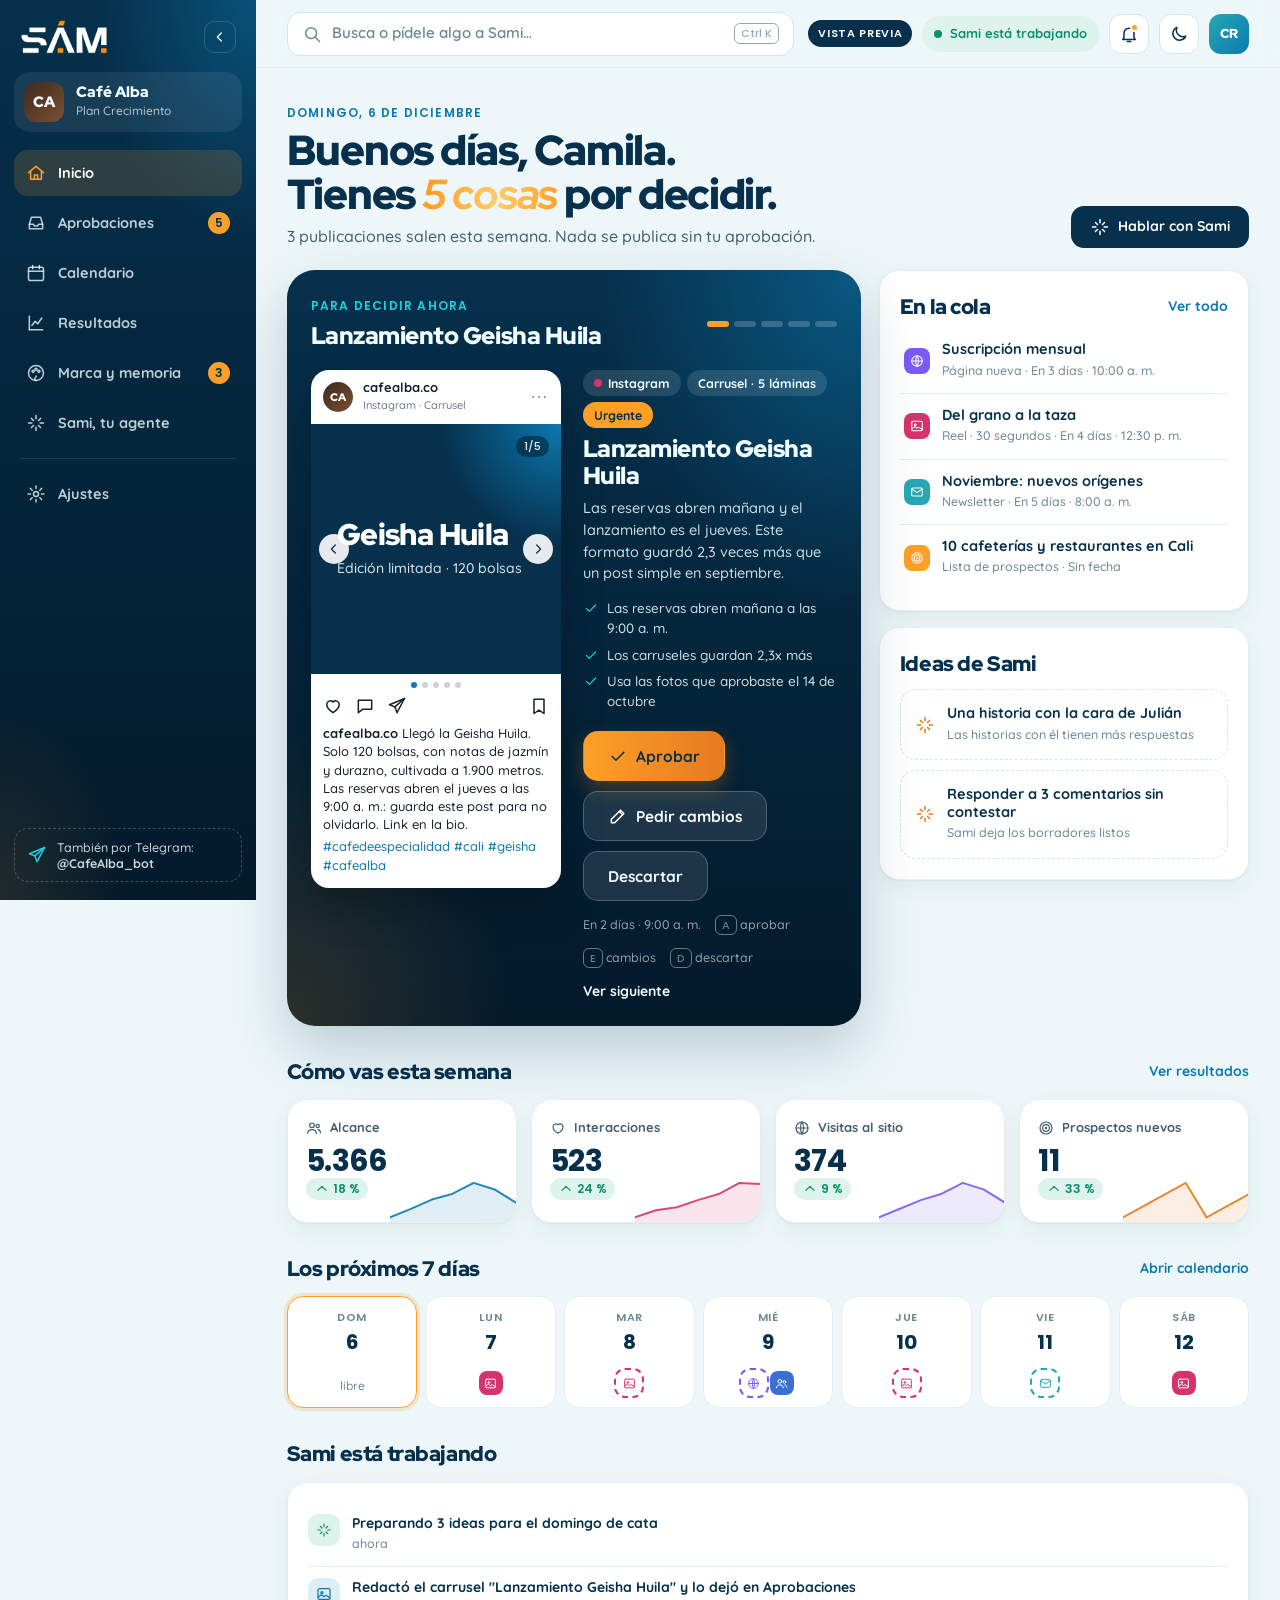
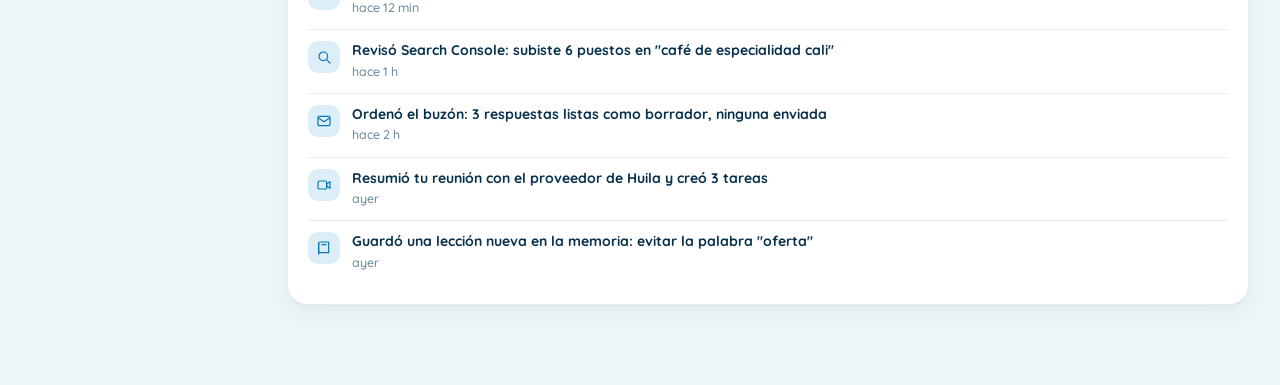
==== dashboard/index.html @ e193c09d "Vista previa del dashboard de clientes y botón en la pestaña Plataforma Co-Authored-By: Claude Sonne" ====
<!doctype html>
<html lang="es">
<head>
<meta charset="utf-8">
<meta name="viewport" content="width=device-width, initial-scale=1">
<meta name="robots" content="noindex, nofollow">
<meta name="theme-color" content="#06304C">
<title>Panel SAM</title>
<link rel="icon" type="image/png" href="../assets/favicon.png">
<link rel="preconnect" href="https://fonts.googleapis.com">
<link rel="preconnect" href="https://fonts.gstatic.com" crossorigin>
<link rel="stylesheet" href="https://fonts.googleapis.com/css2?family=Poppins:wght@500;600;700&family=Quicksand:wght@400..700&family=Red+Hat+Display:ital,wght@0,400..900;1,400..900&display=swap">
<link rel="stylesheet" href="dash.css?v=5">
</head>
<body>
<a class="skip" href="#main">Saltar al contenido</a>
<div class="shell" id="shell">
  <aside class="side" id="side" aria-label="Menú"></aside>
  <div class="main-wrap">
    <header class="top" id="top"></header>
    <main id="main" tabindex="-1"></main>
  </div>
</div>
<nav class="tabbar" id="tabbar" aria-label="Navegación móvil"></nav>
<button class="fab" data-act="agent" aria-label="Hablar con Sami"><svg class="ico lg" viewBox="0 0 24 24" aria-hidden="true"><path d="M12 3v4M12 17v4M3 12h4M17 12h4"/><path d="m6.5 6.5 2.5 2.5M15 15l2.5 2.5M17.5 6.5 15 9M9 15l-2.5 2.5"/></svg></button>
<div id="layer"></div>
<div class="toasts" id="toasts" aria-live="polite"></div>
<script src="data.js?v=1"></script>
<script src="app.js?v=4"></script>
</body>
</html>
---- dashboard/dash.css ----
/* Panel SAM · vista previa del dashboard de clientes. Marca SAM Digital:
   azul marino #06304C · naranja #FEA027 · turquesa #25A8B3 · hielo #F1FEFF.
   Tipografías: Red Hat Display (títulos) · Quicksand (texto) · Poppins (números). */
:root {
  color-scheme: light;
  --navy-950: #031A2B; --navy-900: #06304C; --navy-800: #0A4467; --blue: #0B79B0; --cyan: #25A8B3; --aqua: #19D3E0; --orange: #FEA027; --orange-2: #E67A1F; --ice: #F1FEFF;
  --bg: #EDF7F9; --surface: #FFFFFF; --surface-2: #F4FAFB; --ink: #06304C; --ink-2: #425F72; --ink-3: #6A8798; --line: #D3E6EB; --line-2: #E3EFF2;
  --ok: #0B8F6C; --ok-bg: #DDF3EB; --warn: #9A6400; --warn-bg: #FCF0CC; --bad: #C7372F; --bad-bg: #FBE3E1; --info: #0B79B0; --info-bg: #DCEEF8;
  --shadow-1: 0 1px 2px rgba(6, 48, 76, 0.05), 0 8px 24px rgba(6, 48, 76, 0.06);
  --shadow-2: 0 24px 60px rgba(6, 48, 76, 0.22);
  --f-display: "Red Hat Display", system-ui, -apple-system, "Segoe UI", sans-serif;
  --f-body: "Quicksand", system-ui, -apple-system, "Segoe UI", sans-serif;
  --f-num: "Poppins", system-ui, sans-serif;
  --side-w: 256px; --top-h: 68px; --r: 20px;
}
:root[data-theme="dark"] {
  color-scheme: dark;
  --bg: #031A2B; --surface: #072D48; --surface-2: #0A3858; --ink: #F1FEFF; --ink-2: #B3CFDA; --ink-3: #84A7B8; --line: #14516F; --line-2: #0F4260;
  --ok: #3CC4A0; --ok-bg: #0C3B3A; --warn: #E2A93B; --warn-bg: #4A3A12; --bad: #FF8077; --bad-bg: #4A2128; --info: #5CBDF0; --info-bg: #0B3E63;
  --shadow-1: 0 1px 2px rgba(0, 0, 0, 0.4), 0 8px 24px rgba(0, 0, 0, 0.3);
}
*, *::before, *::after { box-sizing: border-box; }
[hidden] { display: none !important; }
html { scroll-padding-top: calc(var(--top-h) + 12px); }
body { margin: 0; background: var(--bg); color: var(--ink); font-family: var(--f-body); font-weight: 500; font-size: 15px; line-height: 1.5; -webkit-font-smoothing: antialiased; }
button, input, textarea, select { font: inherit; color: inherit; }
button { cursor: pointer; }
a { color: inherit; }
h1, h2, h3, h4, p { margin: 0; }
:focus-visible { outline: 3px solid var(--orange); outline-offset: 2px; border-radius: 8px; }
.skip { position: fixed; left: 12px; top: -60px; z-index: 300; background: var(--orange); color: var(--navy-900); padding: 10px 16px; border-radius: 10px; font-weight: 700; }
.skip:focus { top: 12px; }
.ico { width: 20px; height: 20px; flex: none; fill: none; stroke: currentColor; stroke-width: 1.8; stroke-linecap: round; stroke-linejoin: round; }
.ico.sm { width: 16px; height: 16px; } .ico.lg { width: 24px; height: 24px; }
.sr { position: absolute; width: 1px; height: 1px; overflow: hidden; clip: rect(0 0 0 0); white-space: nowrap; }
kbd { font-family: var(--f-num); font-size: 11px; font-weight: 500; padding: 1px 6px; border-radius: 6px; border: 1px solid currentColor; opacity: 0.7; }

/* ---------- Estructura ---------- */
.shell { display: grid; grid-template-columns: var(--side-w) minmax(0, 1fr); min-height: 100vh; transition: grid-template-columns 0.25s ease; }
.shell.collapsed { --side-w: 84px; }
.side {
  position: sticky; top: 0; height: 100vh; z-index: 40; display: flex; flex-direction: column; gap: 14px; padding: 18px 14px; color: #F1FEFF; overflow: hidden auto;
  background: radial-gradient(90% 40% at 100% 0%, rgba(11, 121, 176, 0.45), transparent 70%), radial-gradient(70% 30% at 0% 100%, rgba(254, 160, 39, 0.12), transparent 70%), linear-gradient(180deg, #06304C 0%, #031A2B 100%);
}
.side-top { display: flex; align-items: center; justify-content: space-between; gap: 8px; padding: 2px 6px 4px; }
.side-top img { height: 34px; width: auto; display: block; }
.collapse { width: 32px; height: 32px; border-radius: 10px; border: 1px solid rgba(255, 255, 255, 0.16); background: transparent; color: #F1FEFF; display: grid; place-items: center; }
.collapse:hover { background: rgba(255, 255, 255, 0.08); }
.shell.collapsed .collapse .ico { transform: rotate(180deg); }
.client { display: flex; align-items: center; gap: 12px; padding: 10px; border-radius: 16px; background: rgba(255, 255, 255, 0.07); }
.avatar { width: 40px; height: 40px; border-radius: 12px; flex: none; display: grid; place-items: center; font-family: var(--f-display); font-weight: 900; font-size: 15px; color: #FFF; background: linear-gradient(135deg, #3B2A20, #7A5033); }
.client b { display: block; font-family: var(--f-display); font-weight: 900; font-size: 15px; line-height: 1.15; }
.client small { display: block; font-size: 12px; opacity: 0.72; }
.nav-list { display: flex; flex-direction: column; gap: 4px; margin-top: 4px; }
.nav { position: relative; display: flex; align-items: center; gap: 12px; height: 46px; padding: 0 12px; border-radius: 14px; text-decoration: none; color: rgba(241, 254, 255, 0.78); font-weight: 700; font-size: 14.5px; transition: background 0.15s, color 0.15s; }
.nav:hover { background: rgba(255, 255, 255, 0.07); color: #FFF; }
.nav.on { background: rgba(254, 160, 39, 0.16); color: #FFF; }
.nav.on .ico { color: var(--orange); }
.nav .bd { margin-left: auto; min-width: 22px; height: 22px; padding: 0 7px; border-radius: 999px; background: var(--orange); color: var(--navy-900); font-family: var(--f-num); font-size: 12px; font-weight: 600; display: grid; place-items: center; }
.nav-sep { height: 1px; background: rgba(255, 255, 255, 0.1); margin: 8px 6px; }
.side-foot { margin-top: auto; display: flex; flex-direction: column; gap: 10px; }
.tg-card { display: flex; gap: 10px; align-items: center; padding: 10px 12px; border-radius: 14px; border: 1px dashed rgba(255, 255, 255, 0.22); font-size: 12.5px; line-height: 1.3; color: rgba(241, 254, 255, 0.82); }
.tg-card .ico { color: var(--aqua); }
.shell.collapsed .lb, .shell.collapsed .client > div, .shell.collapsed .tg-card span, .shell.collapsed .nav .bd { display: none; }
.shell.collapsed .nav { justify-content: center; padding: 0; }
.shell.collapsed .nav .bd { display: grid; position: absolute; top: 4px; right: 8px; min-width: 18px; height: 18px; font-size: 10px; padding: 0 4px; }
.shell.collapsed .client { justify-content: center; padding: 8px; }
.shell.collapsed .side-top { flex-direction: column; }
.shell.collapsed .tg-card { justify-content: center; }

.main-wrap { min-width: 0; display: flex; flex-direction: column; }
.top { position: sticky; top: 0; z-index: 30; height: var(--top-h); display: flex; align-items: center; gap: 14px; padding: 0 clamp(16px, 2.4vw, 32px); background: color-mix(in srgb, var(--bg) 88%, transparent); backdrop-filter: blur(12px); border-bottom: 1px solid var(--line-2); }
.cmdk { flex: 1 1 360px; min-width: 0; max-width: 560px; height: 44px; display: flex; align-items: center; gap: 10px; padding: 0 14px; border-radius: 14px; border: 1.5px solid var(--line); background: var(--surface); color: var(--ink-3); text-align: left; font-weight: 600; }
.cmdk:hover { border-color: var(--cyan); }
.cmdk span { flex: 1; overflow: hidden; text-overflow: ellipsis; white-space: nowrap; }
.top-r { margin-left: auto; display: flex; align-items: center; gap: 10px; flex: none; }
.live { display: inline-flex; align-items: center; gap: 8px; height: 36px; padding: 0 12px; border-radius: 999px; background: var(--ok-bg); color: var(--ok); font-weight: 700; font-size: 13px; border: 0; }
.pulse { width: 8px; height: 8px; border-radius: 50%; background: currentColor; position: relative; }
.pulse::after { content: ""; position: absolute; inset: -4px; border-radius: 50%; border: 2px solid currentColor; opacity: 0; animation: ping 1.8s ease-out infinite; }
@keyframes ping { 0% { transform: scale(0.5); opacity: 0.8; } 100% { transform: scale(1.6); opacity: 0; } }
.icon-btn { position: relative; width: 40px; height: 40px; display: grid; place-items: center; border-radius: 12px; border: 1.5px solid var(--line); background: var(--surface); }
.icon-btn:hover { border-color: var(--cyan); }
.icon-btn .dot { position: absolute; top: 8px; right: 9px; width: 9px; height: 9px; border-radius: 50%; background: var(--orange); border: 2px solid var(--surface); }
.demo-tag { font-family: var(--f-num); font-size: 11px; font-weight: 600; letter-spacing: 0.06em; text-transform: uppercase; padding: 5px 10px; border-radius: 999px; background: var(--navy-900); color: #FFF; }
:root[data-theme="dark"] .demo-tag { background: var(--orange); color: var(--navy-900); }
#main { padding: clamp(18px, 2.6vw, 34px) clamp(16px, 2.4vw, 32px) 80px; max-width: 1360px; width: 100%; margin: 0 auto; outline: 0; animation: rise 0.3s ease both; }
@keyframes rise { from { opacity: 0.4; transform: translateY(8px); } to { opacity: 1; transform: none; } }

.page-h { display: flex; flex-wrap: wrap; align-items: flex-end; justify-content: space-between; gap: 14px 24px; margin-bottom: 22px; }
.kick { font-family: var(--f-num); font-size: 12px; font-weight: 600; letter-spacing: 0.1em; text-transform: uppercase; color: var(--blue); }
:root[data-theme="dark"] .kick { color: var(--aqua); }
h1.title { margin-top: 4px; font-family: var(--f-display); font-weight: 900; font-size: clamp(28px, 3.4vw, 42px); line-height: 1.05; letter-spacing: -0.03em; text-wrap: balance; }
h1.title em, .accent-i { font-style: italic; font-weight: 800; background: linear-gradient(100deg, #FEA027 10%, #FFCB6B 55%, #FEA027 100%); -webkit-background-clip: text; background-clip: text; -webkit-text-fill-color: transparent; color: #FEA027; }
.lead { margin-top: 8px; max-width: 62ch; color: var(--ink-2); font-size: 16px; }
.sec-t { display: flex; align-items: center; justify-content: space-between; gap: 12px; margin: 30px 0 12px; }
.sec-t h2 { font-family: var(--f-display); font-weight: 900; font-size: 21px; letter-spacing: -0.02em; }
.sec-t a, .link { color: var(--blue); font-weight: 700; font-size: 14px; text-decoration: none; background: none; border: 0; padding: 0; }
:root[data-theme="dark"] .sec-t a, :root[data-theme="dark"] .link { color: var(--aqua); }

/* ---------- Componentes ---------- */
.card { background: var(--surface); border: 1px solid var(--line-2); border-radius: var(--r); box-shadow: var(--shadow-1); }
.pad { padding: 20px; }
.grid { display: grid; gap: 16px; }
.btn { display: inline-flex; align-items: center; justify-content: center; gap: 8px; height: 42px; padding: 0 18px; border-radius: 13px; border: 1.5px solid var(--line); background: var(--surface); color: var(--ink); font-weight: 700; font-size: 14px; text-decoration: none; white-space: nowrap; transition: transform 0.12s, border-color 0.15s, box-shadow 0.15s; }
.btn:hover { border-color: var(--ink-3); }
.btn:active { transform: scale(0.97); }
.btn.pri { background: linear-gradient(90deg, #FEA027 0%, #E67A1F 100%); color: #06304C; border-color: transparent; box-shadow: 0 8px 20px rgba(230, 122, 31, 0.3); }
.btn.pri:hover { box-shadow: 0 10px 26px rgba(230, 122, 31, 0.42); }
.btn.dark { background: var(--navy-900); color: #FFF; border-color: transparent; }
.btn.ghost { background: transparent; border-color: transparent; }
.btn.ghost:hover { background: var(--surface-2); }
.btn.bad { color: var(--bad); }
.btn.sm { height: 34px; padding: 0 12px; font-size: 13px; border-radius: 10px; }
.btn.lg { height: 50px; padding: 0 24px; font-size: 15.5px; border-radius: 15px; }
.btn[disabled] { opacity: 0.5; cursor: not-allowed; }
.chip { display: inline-flex; align-items: center; gap: 6px; height: 26px; padding: 0 10px; border-radius: 999px; font-size: 12.5px; font-weight: 700; background: var(--surface-2); color: var(--ink-2); border: 1px solid var(--line-2); white-space: nowrap; }
.chip.ok { background: var(--ok-bg); color: var(--ok); border-color: transparent; } .chip.warn { background: var(--warn-bg); color: var(--warn); border-color: transparent; }
.chip.bad { background: var(--bad-bg); color: var(--bad); border-color: transparent; } .chip.info { background: var(--info-bg); color: var(--info); border-color: transparent; }
.chip .d { width: 8px; height: 8px; border-radius: 50%; background: var(--c, currentColor); }
.chbtn { border: 1.5px solid var(--line); background: var(--surface); height: 34px; padding: 0 14px; border-radius: 999px; font-weight: 700; font-size: 13px; color: var(--ink-2); display: inline-flex; align-items: center; gap: 8px; }
.chbtn[aria-pressed="true"] { background: var(--navy-900); color: #FFF; border-color: var(--navy-900); }
:root[data-theme="dark"] .chbtn[aria-pressed="true"] { background: var(--orange); color: var(--navy-900); border-color: var(--orange); }
.chbtn .d { width: 9px; height: 9px; border-radius: 50%; background: var(--c); }
.seg { display: inline-flex; padding: 4px; gap: 2px; border-radius: 14px; background: var(--surface); border: 1.5px solid var(--line); }
.seg button { border: 0; background: transparent; height: 34px; padding: 0 14px; border-radius: 10px; font-weight: 700; font-size: 13.5px; color: var(--ink-2); display: inline-flex; align-items: center; gap: 7px; }
.seg button[aria-pressed="true"] { background: var(--navy-900); color: #FFF; }
:root[data-theme="dark"] .seg button[aria-pressed="true"] { background: var(--orange); color: var(--navy-900); }
.chbox { width: 22px; height: 22px; border-radius: 7px; border: 2px solid var(--ink-3); background: transparent; display: grid; place-items: center; flex: none; padding: 0; }
.chbox .ico { width: 14px; height: 14px; stroke: #FFF; stroke-width: 3; opacity: 0; }
.chbox[aria-checked="true"] { background: var(--blue); border-color: var(--blue); } .chbox[aria-checked="true"] .ico { opacity: 1; }
.switch { position: relative; width: 46px; height: 26px; border-radius: 999px; background: var(--line); border: 0; padding: 0; flex: none; transition: background 0.15s; }
.switch::after { content: ""; position: absolute; top: 3px; left: 3px; width: 20px; height: 20px; border-radius: 50%; background: #FFF; box-shadow: 0 1px 3px rgba(0, 0, 0, 0.3); transition: transform 0.15s; }
.switch[aria-checked="true"] { background: var(--ok); } .switch[aria-checked="true"]::after { transform: translateX(20px); }
.ch-dot { width: 34px; height: 34px; border-radius: 11px; display: grid; place-items: center; flex: none; color: #FFF; background: var(--c); }
.ch-dot .ico { width: 18px; height: 18px; }
.ch-dot.sm { width: 26px; height: 26px; border-radius: 8px; } .ch-dot.sm .ico { width: 14px; height: 14px; }
.empty { text-align: center; padding: 44px 20px; color: var(--ink-2); }
.empty b { display: block; font-family: var(--f-display); font-weight: 900; font-size: 20px; color: var(--ink); margin-bottom: 4px; }
.empty .big-ico { width: 56px; height: 56px; border-radius: 18px; margin: 0 auto 12px; display: grid; place-items: center; background: var(--ok-bg); color: var(--ok); }
.empty .big-ico .ico { width: 28px; height: 28px; }

/* ---------- Inicio ---------- */
.hello { display: grid; grid-template-columns: minmax(0, 1.55fr) minmax(0, 1fr); gap: 18px; align-items: start; }
.focus { position: relative; overflow: hidden; border-radius: 28px; padding: 24px; color: #F1FEFF; background: radial-gradient(70% 70% at 100% 0%, rgba(11, 121, 176, 0.55), transparent 65%), radial-gradient(60% 60% at 0% 100%, rgba(254, 160, 39, 0.16), transparent 65%), linear-gradient(180deg, #06304C 0%, #031A2B 100%); box-shadow: var(--shadow-2); }
.focus-h { display: flex; align-items: center; justify-content: space-between; gap: 12px; margin-bottom: 16px; }
.focus-h .kick { color: var(--aqua); }
.focus-h h2 { font-family: var(--f-display); font-weight: 900; font-size: 24px; letter-spacing: -0.02em; margin-top: 2px; }
.stackbar { display: flex; gap: 5px; }
.stackbar i { width: 22px; height: 6px; border-radius: 3px; background: rgba(255, 255, 255, 0.2); }
.stackbar i.on { background: var(--orange); } .stackbar i.done { background: var(--aqua); }
.focus-body { display: grid; grid-template-columns: minmax(0, 250px) minmax(0, 1fr); gap: 22px; align-items: start; }
.focus-info h3 { font-family: var(--f-display); font-weight: 900; font-size: 24px; line-height: 1.1; letter-spacing: -0.02em; margin: 8px 0 8px; }
.focus-info .why { color: rgba(241, 254, 255, 0.85); font-size: 14.5px; }
.ev { display: flex; flex-direction: column; gap: 6px; margin: 14px 0 0; padding: 0; list-style: none; }
.ev li { display: flex; gap: 8px; font-size: 13.5px; color: rgba(241, 254, 255, 0.85); }
.ev .ico { width: 16px; height: 16px; color: var(--aqua); margin-top: 2px; }
.focus-actions { display: flex; flex-wrap: wrap; gap: 10px; margin-top: 20px; }
.focus .btn:not(.pri) { background: rgba(255, 255, 255, 0.1); border-color: rgba(255, 255, 255, 0.22); color: #FFF; }
.focus .btn:not(.pri):hover { background: rgba(255, 255, 255, 0.18); }
.focus .chip { background: rgba(255, 255, 255, 0.12); color: #F1FEFF; border-color: transparent; }
.focus .hint { margin-top: 14px; font-size: 12.5px; color: rgba(241, 254, 255, 0.6); display: flex; gap: 14px; flex-wrap: wrap; }
.side-col { display: flex; flex-direction: column; gap: 16px; }
.queue { display: flex; flex-direction: column; }
.q-row { display: flex; align-items: center; gap: 12px; padding: 12px 4px; border-bottom: 1px solid var(--line-2); text-align: left; background: none; border-left: 0; border-right: 0; border-top: 0; width: 100%; }
.q-row:last-child { border-bottom: 0; }
.q-row:hover { background: var(--surface-2); }
.q-row b { display: block; font-size: 14.5px; line-height: 1.25; } .q-row small { color: var(--ink-3); font-size: 12.5px; }
.kpis { display: grid; grid-template-columns: repeat(4, minmax(0, 1fr)); gap: 14px; }
.kpi { padding: 18px; position: relative; overflow: hidden; }
.kpi .lab { font-size: 13px; color: var(--ink-2); font-weight: 700; display: flex; align-items: center; gap: 8px; }
.kpi .val { font-family: var(--f-num); font-weight: 700; font-size: 30px; line-height: 1.15; margin-top: 6px; letter-spacing: -0.02em; }
.delta { display: inline-flex; align-items: center; gap: 3px; font-family: var(--f-num); font-size: 12px; font-weight: 600; padding: 2px 8px; border-radius: 999px; }
.delta.up { background: var(--ok-bg); color: var(--ok); } .delta.dn { background: var(--bad-bg); color: var(--bad); }
.kpi svg.spark { position: absolute; right: 0; bottom: 0; width: 55%; height: 46px; opacity: 0.9; }
.week { display: grid; grid-template-columns: repeat(7, minmax(0, 1fr)); gap: 8px; }
.wd { padding: 12px 8px; border-radius: 16px; background: var(--surface); border: 1px solid var(--line-2); text-align: center; min-height: 112px; display: flex; flex-direction: column; gap: 6px; align-items: center; }
.wd.today { border-color: var(--orange); box-shadow: 0 0 0 3px rgba(254, 160, 39, 0.2); }
.wd small { font-family: var(--f-num); font-size: 11px; font-weight: 600; text-transform: uppercase; color: var(--ink-3); letter-spacing: 0.06em; }
.wd b { font-family: var(--f-num); font-size: 20px; line-height: 1; }
.wd .pcs { display: flex; flex-wrap: wrap; gap: 4px; justify-content: center; margin-top: auto; }
.wd .pc { width: 24px; height: 24px; border-radius: 8px; display: grid; place-items: center; color: #FFF; background: var(--c); border: 0; padding: 0; }
.wd .pc.pend { outline: 2px dashed var(--c); outline-offset: 1px; background: transparent; color: var(--c); }
.wd .pc .ico { width: 13px; height: 13px; }
.feed { display: flex; flex-direction: column; }
.f-row { display: flex; gap: 12px; padding: 11px 0; border-bottom: 1px solid var(--line-2); align-items: flex-start; }
.f-row:last-child { border-bottom: 0; }
.f-ico { width: 32px; height: 32px; border-radius: 10px; background: var(--info-bg); color: var(--info); display: grid; place-items: center; flex: none; }
.f-row.now .f-ico { background: var(--ok-bg); color: var(--ok); }
.f-row b { font-weight: 700; font-size: 14px; line-height: 1.3; display: block; } .f-row small { color: var(--ink-3); font-size: 12.5px; }
.sugg { display: flex; flex-direction: column; gap: 10px; }
.sg { display: flex; gap: 12px; align-items: center; padding: 14px; border-radius: 16px; border: 1.5px dashed var(--line); background: var(--surface); text-align: left; }
.sg:hover { border-color: var(--orange); background: var(--surface-2); }
.sg .ico { color: var(--orange-2); }
.sg b { display: block; font-size: 14.5px; line-height: 1.25; } .sg small { color: var(--ink-3); }

/* Maquetas de publicaciones */
.mock { width: 100%; max-width: 330px; margin: 0 auto; border-radius: 18px; overflow: hidden; background: #FFF; color: #14202B; box-shadow: 0 18px 40px rgba(0, 0, 0, 0.28); font-family: var(--f-body); }
.mock-h { display: flex; align-items: center; gap: 10px; padding: 10px 12px; font-size: 13px; }
.mock-h .av { width: 30px; height: 30px; border-radius: 50%; background: linear-gradient(135deg, #3B2A20, #7A5033); color: #FFF; font-family: var(--f-display); font-weight: 900; font-size: 11px; display: grid; place-items: center; }
.mock-h b { display: block; font-size: 13px; line-height: 1.1; } .mock-h small { color: #6B7B87; font-size: 11px; }
.mock-h .ico { margin-left: auto; color: #14202B; }
.slide { aspect-ratio: 1; display: flex; flex-direction: column; justify-content: center; gap: 8px; padding: 26px; color: #FFF; position: relative; }
.slide b { font-family: var(--f-display); font-weight: 900; font-size: 30px; line-height: 1.04; letter-spacing: -0.02em; }
.slide span { font-size: 14px; opacity: 0.88; }
.slide.navy { background: radial-gradient(80% 80% at 100% 0%, #0B79B0 0%, transparent 60%), #06304C; }
.slide.teal { background: radial-gradient(80% 80% at 0% 100%, #19D3E0 0%, transparent 60%), #0E8390; }
.slide.orange { background: linear-gradient(135deg, #FEA027, #E67A1F); color: #06304C; }
.slide .n { position: absolute; top: 12px; right: 12px; font-family: var(--f-num); font-size: 11px; background: rgba(0, 0, 0, 0.45); color: #FFF; padding: 2px 8px; border-radius: 999px; }
.slide .arr { position: absolute; top: 50%; transform: translateY(-50%); width: 30px; height: 30px; border-radius: 50%; border: 0; background: rgba(255, 255, 255, 0.9); color: #06304C; display: grid; place-items: center; }
.slide .arr.l { left: 8px; } .slide .arr.r { right: 8px; }
.mock-dots { display: flex; justify-content: center; gap: 5px; padding: 8px 0 0; }
.mock-dots i { width: 6px; height: 6px; border-radius: 50%; background: #C9D3DA; } .mock-dots i.on { background: #0B79B0; }
.mock-acts { display: flex; gap: 12px; padding: 8px 12px 0; color: #14202B; } .mock-acts .ico:last-child { margin-left: auto; }
.mock-cap { padding: 8px 12px 14px; font-size: 13px; line-height: 1.4; } .mock-cap b { font-weight: 700; } .mock-cap .tags { color: #0B79B0; display: block; margin-top: 4px; }
.reel { aspect-ratio: 9 / 14; background: linear-gradient(180deg, #3B2A20, #1A110C); color: #FFF; position: relative; display: flex; flex-direction: column; justify-content: flex-end; padding: 16px; gap: 6px; }
.reel .pl { position: absolute; top: 50%; left: 50%; transform: translate(-50%, -50%); width: 64px; height: 64px; border-radius: 50%; background: rgba(255, 255, 255, 0.2); backdrop-filter: blur(4px); display: grid; place-items: center; }
.reel .pl .ico { width: 30px; height: 30px; fill: #FFF; }
.reel .hook { font-family: var(--f-display); font-weight: 900; font-size: 26px; line-height: 1.05; } .reel .beats { display: flex; gap: 6px; flex-wrap: wrap; } .reel .beats span { font-size: 11px; background: rgba(255, 255, 255, 0.16); padding: 2px 8px; border-radius: 999px; }
.em { background: #F2F5F7; padding: 14px; color: #14202B; font-family: var(--f-body); }
.em-h { background: #FFF; border-radius: 12px 12px 0 0; padding: 12px 14px; border-bottom: 1px solid #E3EAEE; font-size: 12.5px; } .em-h b { display: block; font-size: 14px; } .em-h small { color: #6B7B87; }
.em-b { background: #FFF; border-radius: 0 0 12px 12px; overflow: hidden; }
.em-hero { background: linear-gradient(135deg, #06304C, #0E8390); color: #FFF; padding: 26px 20px; } .em-hero b { font-family: var(--f-display); font-weight: 900; font-size: 26px; display: block; } .em-hero span { opacity: 0.85; font-size: 14px; }
.em-t { padding: 16px 20px; font-size: 13.5px; line-height: 1.5; color: #2A3B47; }
.em-cta { margin: 0 20px 20px; display: inline-block; background: linear-gradient(90deg, #FEA027, #E67A1F); color: #06304C; font-weight: 700; padding: 10px 18px; border-radius: 10px; font-size: 13.5px; }
.web { background: #FFF; color: #14202B; border-radius: 14px; overflow: hidden; border: 1px solid #DCE5EA; }
.web-bar { display: flex; align-items: center; gap: 6px; padding: 8px 12px; background: #EEF3F6; font-size: 12px; color: #55697A; } .web-bar i { width: 9px; height: 9px; border-radius: 50%; background: #C7D2D9; } .web-bar span { margin-left: 8px; background: #FFF; padding: 3px 10px; border-radius: 999px; }
.web-b { padding: 22px 20px; display: flex; flex-direction: column; gap: 8px; min-height: 220px; } .web-b h4 { font-family: var(--f-display); font-weight: 900; font-size: 24px; line-height: 1.1; } .web-b p { font-size: 13.5px; color: #4A5E6B; }
.web-b .pl { display: inline-block; padding: 8px 12px; border-radius: 10px; background: #F4EDE4; font-weight: 700; font-size: 13.5px; margin-right: 6px; }
.web-b .new { background: #DDF3EB; border-left: 3px solid #0B8F6C; padding: 6px 10px; border-radius: 6px; }
.web-b .none { color: #8798A4; font-style: italic; padding: 40px 0; text-align: center; }
.leadt { width: 100%; border-collapse: collapse; font-size: 14px; color: var(--ink); } .leadt td { padding: 10px 0; border-bottom: 1px solid var(--line-2); } .leadt tr:last-child td { border-bottom: 0; } .leadt small { color: var(--ink-3); display: block; }
.fit { display: flex; align-items: center; gap: 8px; font-family: var(--f-num); font-weight: 600; font-size: 13px; } .fit i { display: block; height: 6px; width: 70px; border-radius: 3px; background: var(--line); overflow: hidden; } .fit i b { display: block; height: 100%; background: var(--ok); }

/* ---------- Aprobaciones ---------- */
.inbox { display: grid; grid-template-columns: minmax(300px, 400px) minmax(0, 1fr); gap: 18px; align-items: start; }
.tools { display: flex; flex-wrap: wrap; gap: 8px; align-items: center; margin-bottom: 14px; }
.list { overflow: hidden; }
.it { display: flex; align-items: center; gap: 12px; padding: 14px; width: 100%; text-align: left; background: none; border: 0; border-bottom: 1px solid var(--line-2); position: relative; }
.it:last-child { border-bottom: 0; }
.it:hover { background: var(--surface-2); }
.it.on { background: color-mix(in srgb, var(--orange) 11%, var(--surface)); box-shadow: inset 4px 0 0 var(--orange); }
.it .tx { min-width: 0; flex: 1; } .it b { display: block; font-size: 14.5px; line-height: 1.25; font-weight: 700; } .it small { color: var(--ink-3); font-size: 12.5px; display: flex; gap: 8px; flex-wrap: wrap; margin-top: 2px; }
.it .urg { color: var(--bad); font-weight: 700; }
.bulk { position: sticky; bottom: 12px; display: flex; align-items: center; justify-content: space-between; gap: 10px; margin-top: 12px; padding: 12px 14px; border-radius: 16px; background: var(--navy-900); color: #FFF; box-shadow: var(--shadow-2); }
.detail { padding: 22px; position: sticky; top: calc(var(--top-h) + 16px); max-height: calc(100vh - var(--top-h) - 32px); overflow: auto; }
.detail-h { display: flex; flex-wrap: wrap; align-items: flex-start; justify-content: space-between; gap: 10px; margin-bottom: 16px; }
.detail-h h2 { font-family: var(--f-display); font-weight: 900; font-size: 26px; line-height: 1.1; letter-spacing: -0.02em; margin-top: 6px; }
.detail-grid { display: grid; grid-template-columns: minmax(0, 340px) minmax(0, 1fr); gap: 22px; align-items: start; }
.prev { background: var(--surface-2); border-radius: 20px; padding: 18px; }
.detail { container-type: inline-size; }
@container (max-width: 720px) { .detail-grid { grid-template-columns: minmax(0, 1fr); } .detail-grid .prev { order: 2; width: 100%; max-width: 420px; margin: 0 auto; } }
.why-box { padding: 14px 16px; border-radius: 16px; background: var(--info-bg); color: var(--ink); font-size: 14.5px; }
.why-box b { display: flex; gap: 8px; align-items: center; font-family: var(--f-display); font-weight: 900; font-size: 15px; margin-bottom: 6px; color: var(--info); }
.evs { display: flex; flex-wrap: wrap; gap: 8px; margin: 12px 0 0; }
.evs .chip { white-space: normal; height: auto; min-height: 26px; padding: 4px 10px; line-height: 1.3; }
.acts { display: flex; flex-wrap: wrap; gap: 10px; margin-top: 18px; }
.changes { margin-top: 14px; display: flex; flex-direction: column; gap: 10px; }
.changes textarea { width: 100%; min-height: 84px; resize: vertical; padding: 12px 14px; border-radius: 14px; border: 1.5px solid var(--line); background: var(--surface); }
.changes textarea:focus { outline: 0; border-color: var(--orange); box-shadow: 0 0 0 3px rgba(254, 160, 39, 0.25); }
.thread { margin-top: 16px; display: flex; flex-direction: column; gap: 8px; }
.cm { padding: 10px 12px; border-radius: 12px; background: var(--surface-2); font-size: 13.5px; } .cm small { display: block; color: var(--ink-3); }
.stepper { display: flex; gap: 6px; margin-top: 18px; flex-wrap: wrap; }
.stepper span { display: inline-flex; align-items: center; gap: 6px; font-size: 12.5px; font-weight: 700; color: var(--ink-3); }
.stepper span::after { content: ""; width: 18px; height: 2px; background: var(--line); }
.stepper span:last-child::after { display: none; }
.stepper .done { color: var(--ok); } .stepper .cur { color: var(--ink); }
.stepper .dotc { width: 10px; height: 10px; border-radius: 50%; border: 2px solid currentColor; } .stepper .done .dotc, .stepper .cur .dotc { background: currentColor; }
.back { display: none; }

/* ---------- Calendario ---------- */
.cal-h { display: flex; flex-wrap: wrap; align-items: center; justify-content: space-between; gap: 12px; margin-bottom: 14px; }
.cal-nav { display: flex; align-items: center; gap: 8px; } .cal-nav h2 { font-family: var(--f-display); font-weight: 900; font-size: 24px; min-width: 190px; text-align: center; letter-spacing: -0.02em; }
.cal { overflow: hidden; }
.dow { display: grid; grid-template-columns: repeat(7, minmax(0, 1fr)); background: var(--navy-900); color: #FFF; }
.dow div { padding: 10px; font-family: var(--f-num); font-size: 12px; font-weight: 600; text-transform: uppercase; letter-spacing: 0.08em; text-align: center; }
.days { display: grid; grid-template-columns: repeat(7, minmax(0, 1fr)); }
.day { min-height: 124px; padding: 8px; border-right: 1px solid var(--line-2); border-bottom: 1px solid var(--line-2); position: relative; display: flex; flex-direction: column; gap: 4px; transition: background 0.12s; }
.day:nth-child(7n) { border-right: 0; }
.day.out { background: var(--surface-2); opacity: 0.55; }
.day.over { background: color-mix(in srgb, var(--orange) 16%, var(--surface)); outline: 2px dashed var(--orange); outline-offset: -4px; }
.day .num { font-family: var(--f-num); font-size: 13px; font-weight: 600; width: 26px; height: 26px; border-radius: 50%; display: grid; place-items: center; color: var(--ink-2); }
.day.today .num { background: var(--orange); color: var(--navy-900); }
.day .add { position: absolute; top: 8px; right: 8px; width: 26px; height: 26px; border-radius: 8px; border: 1.5px dashed var(--ink-3); background: transparent; color: var(--ink-3); display: grid; place-items: center; opacity: 0; transition: opacity 0.12s; padding: 0; }
.day:hover .add, .day .add:focus-visible { opacity: 1; } .day .add:hover { border-color: var(--orange); color: var(--orange-2); }
.day .add .ico { width: 14px; height: 14px; }
.ev-chip { display: flex; align-items: center; gap: 6px; width: 100%; text-align: left; border: 0; padding: 4px 7px; border-radius: 8px; font-size: 12px; font-weight: 700; line-height: 1.2; background: color-mix(in srgb, var(--c) 16%, var(--surface)); color: var(--ink); cursor: grab; overflow: hidden; }
.ev-chip:hover { background: color-mix(in srgb, var(--c) 28%, var(--surface)); }
.ev-chip .d { width: 8px; height: 8px; border-radius: 50%; background: var(--c); flex: none; }
.ev-chip span { overflow: hidden; text-overflow: ellipsis; white-space: nowrap; }
.ev-chip.pend { background: transparent; border: 1.5px dashed var(--c); }
.ev-chip.pub { opacity: 0.6; cursor: pointer; }
.more { font-size: 12px; font-weight: 700; color: var(--ink-3); padding: 0 6px; background: none; border: 0; text-align: left; }
.agenda .g { margin-bottom: 18px; } .agenda h3 { font-family: var(--f-display); font-weight: 900; font-size: 15px; text-transform: capitalize; color: var(--ink-2); margin-bottom: 8px; }
.sheet-bg { position: fixed; inset: 0; z-index: 90; background: rgba(3, 26, 43, 0.5); backdrop-filter: blur(2px); }
.sheet { position: fixed; top: 0; right: 0; bottom: 0; z-index: 91; width: min(460px, 100vw); background: var(--surface); box-shadow: var(--shadow-2); padding: 22px; overflow: auto; animation: slide 0.22s ease both; }
@keyframes slide { from { transform: translateX(30px); opacity: 0; } to { transform: none; opacity: 1; } }
.sheet-x { position: absolute; top: 14px; right: 14px; }

/* ---------- Resultados ---------- */
.chart-card { padding: 20px 20px 14px; position: relative; }
.chart-top { display: flex; flex-wrap: wrap; align-items: center; justify-content: space-between; gap: 10px; margin-bottom: 8px; }
.legend { display: flex; gap: 8px; flex-wrap: wrap; }
.chart { width: 100%; height: auto; display: block; overflow: visible; }
.chart text { font-family: var(--f-num); font-size: 11px; fill: var(--ink-3); }
.chart .gl { stroke: var(--line-2); stroke-width: 1; }
.chart .hv { stroke: var(--ink-3); stroke-width: 1; stroke-dasharray: 3 3; }
.tip { position: absolute; z-index: 5; pointer-events: none; padding: 10px 12px; border-radius: 12px; background: var(--navy-900); color: #FFF; font-size: 12.5px; box-shadow: var(--shadow-2); min-width: 150px; transform: translate(-50%, -110%); }
.tip b { display: block; font-family: var(--f-num); font-weight: 600; margin-bottom: 4px; } .tip div { display: flex; justify-content: space-between; gap: 14px; }
.tip i { display: inline-block; width: 8px; height: 8px; border-radius: 50%; margin-right: 6px; }
.two { display: grid; grid-template-columns: repeat(2, minmax(0, 1fr)); gap: 16px; }
.three { display: grid; grid-template-columns: repeat(3, minmax(0, 1fr)); gap: 16px; }
.bars { display: flex; flex-direction: column; gap: 12px; }
.brow { display: grid; grid-template-columns: 110px minmax(0, 1fr) 44px; gap: 10px; align-items: center; font-size: 14px; font-weight: 700; } .brow .tr { height: 12px; border-radius: 6px; background: var(--surface-2); overflow: hidden; } .brow .tr i { display: block; height: 100%; border-radius: 6px; background: var(--c); } .brow span:last-child { font-family: var(--f-num); font-weight: 600; text-align: right; }
.ins { padding: 18px; display: flex; flex-direction: column; gap: 10px; }
.ins .ib { width: 40px; height: 40px; border-radius: 12px; display: grid; place-items: center; background: var(--ok-bg); color: var(--ok); } .ins b { font-family: var(--f-display); font-weight: 900; font-size: 16px; line-height: 1.2; } .ins p { color: var(--ink-2); font-size: 14px; } .ins .btn { margin-top: auto; align-self: flex-start; }
.kw { width: 100%; border-collapse: collapse; font-size: 14px; } .kw th { text-align: left; font-family: var(--f-num); font-size: 11px; font-weight: 600; text-transform: uppercase; letter-spacing: 0.06em; color: var(--ink-3); padding: 0 0 8px; } .kw td { padding: 10px 0; border-top: 1px solid var(--line-2); font-weight: 700; } .kw td:not(:first-child), .kw th:not(:first-child) { text-align: right; font-family: var(--f-num); font-weight: 600; }
.mv { display: inline-flex; align-items: center; gap: 2px; font-size: 12px; } .mv.up { color: var(--ok); } .mv.dn { color: var(--bad); } .mv .ico { width: 13px; height: 13px; }
.funnel { display: flex; flex-direction: column; gap: 8px; } .fn { display: flex; align-items: center; justify-content: space-between; padding: 12px 16px; border-radius: 14px; color: #FFF; font-weight: 700; background: var(--c); } .fn b { font-family: var(--f-num); font-size: 20px; }

/* ---------- Marca y memoria ---------- */
.swatches { display: grid; grid-template-columns: repeat(4, minmax(0, 1fr)); gap: 12px; }
.sw { border-radius: 16px; overflow: hidden; border: 1px solid var(--line-2); text-align: left; background: var(--surface); padding: 0; } .sw i { display: block; height: 76px; background: var(--c); } .sw span { display: block; padding: 8px 10px; font-weight: 700; font-size: 13.5px; } .sw small { display: block; font-family: var(--f-num); color: var(--ink-3); font-size: 12px; }
.logo-box { display: grid; place-items: center; height: 120px; border-radius: 16px; background: #F4EDE4; } .logo-box b { font-family: var(--f-display); font-weight: 900; font-size: 34px; color: #3B2A20; letter-spacing: -0.03em; }
.dd { display: grid; grid-template-columns: 1fr 1fr; gap: 14px; } .dd h4 { font-family: var(--f-display); font-weight: 900; font-size: 15px; display: flex; gap: 8px; align-items: center; margin-bottom: 8px; } .dd ul { margin: 0; padding: 0; list-style: none; display: flex; flex-direction: column; gap: 6px; } .dd li { font-size: 14px; padding-left: 20px; position: relative; } .dd li::before { content: ""; position: absolute; left: 2px; top: 0.55em; width: 8px; height: 8px; border-radius: 2px; background: var(--ok); } .dd .no li::before { background: var(--bad); }
.mem { display: flex; gap: 14px; align-items: flex-start; padding: 16px 0; border-bottom: 1px solid var(--line-2); } .mem:last-child { border-bottom: 0; }
.mem .tx { flex: 1; min-width: 0; } .mem b { display: block; font-size: 15px; line-height: 1.3; } .mem small { color: var(--ink-3); font-size: 12.5px; }
.mem .btns { display: flex; gap: 8px; flex-wrap: wrap; margin-top: 8px; }
.teach { display: flex; gap: 10px; margin-bottom: 14px; flex-wrap: wrap; } .teach input { flex: 1 1 240px; height: 46px; border-radius: 14px; border: 1.5px solid var(--line); padding: 0 14px; background: var(--surface); } .teach input:focus { outline: 0; border-color: var(--orange); box-shadow: 0 0 0 3px rgba(254, 160, 39, 0.25); }
.tpls { display: grid; grid-template-columns: repeat(3, minmax(0, 1fr)); gap: 12px; } .tpl { aspect-ratio: 1; border-radius: 16px; padding: 14px; display: flex; flex-direction: column; justify-content: flex-end; color: #FFF; font-family: var(--f-display); font-weight: 900; font-size: 15px; line-height: 1.1; }

/* ---------- Agente ---------- */
.agent-grid { display: grid; grid-template-columns: minmax(0, 1fr) 340px; gap: 18px; align-items: start; }
.chatbox { display: flex; flex-direction: column; height: min(640px, calc(100vh - 220px)); min-height: 420px; }
.msgs { flex: 1; overflow: auto; padding: 18px; display: flex; flex-direction: column; gap: 12px; }
.bub { max-width: 82%; padding: 11px 14px; border-radius: 16px; font-size: 14.5px; line-height: 1.45; animation: rise 0.25s ease both; }
.bub.me { align-self: flex-end; background: var(--navy-900); color: #FFF; border-bottom-right-radius: 5px; }
:root[data-theme="dark"] .bub.me { background: var(--blue); }
.bub.ag { align-self: flex-start; background: var(--surface-2); border-bottom-left-radius: 5px; }
.bub .go { display: inline-flex; margin-top: 8px; }
.typing { display: inline-flex; gap: 4px; padding: 14px 16px; } .typing i { width: 7px; height: 7px; border-radius: 50%; background: var(--ink-3); animation: bounce 1s infinite; } .typing i:nth-child(2) { animation-delay: 0.15s; } .typing i:nth-child(3) { animation-delay: 0.3s; }
@keyframes bounce { 0%, 60%, 100% { transform: none; opacity: 0.5; } 30% { transform: translateY(-4px); opacity: 1; } }
.chat-in { display: flex; gap: 10px; padding: 14px; border-top: 1px solid var(--line-2); } .chat-in input { flex: 1; height: 46px; border-radius: 14px; border: 1.5px solid var(--line); padding: 0 14px; background: var(--surface); } .chat-in input:focus { outline: 0; border-color: var(--orange); box-shadow: 0 0 0 3px rgba(254, 160, 39, 0.25); }
.sugs { display: flex; gap: 8px; flex-wrap: wrap; padding: 0 18px 12px; }
.tabsx { display: flex; gap: 6px; margin-bottom: 14px; }
.meet { padding: 18px; } .meet h3 { font-family: var(--f-display); font-weight: 900; font-size: 17px; } .meet small { color: var(--ink-3); } .meet ul { margin: 10px 0 0; padding-left: 18px; color: var(--ink-2); font-size: 14px; } .tk { display: flex; align-items: center; gap: 10px; padding: 6px 0; font-size: 14px; font-weight: 700; } .tk[aria-checked="true"] span { color: var(--ink-3); text-decoration: line-through; } .tk { background: none; border: 0; text-align: left; width: 100%; }

/* ---------- Ajustes ---------- */
.set-grid { display: grid; grid-template-columns: minmax(0, 1.4fr) minmax(0, 1fr); gap: 18px; align-items: start; }
.conns { display: grid; grid-template-columns: repeat(2, minmax(0, 1fr)); gap: 12px; }
.cn { display: flex; align-items: center; gap: 12px; padding: 14px; border-radius: 16px; border: 1.5px solid var(--line-2); background: var(--surface); } .cn.off { opacity: 0.65; } .cn b { display: block; font-size: 14.5px; line-height: 1.2; } .cn small { color: var(--ink-3); font-size: 12.5px; } .cn .btn { margin-left: auto; }
.cn .ib { width: 40px; height: 40px; border-radius: 12px; display: grid; place-items: center; background: var(--info-bg); color: var(--info); flex: none; } .cn.off .ib { background: var(--surface-2); color: var(--ink-3); }
.au { padding: 16px 0; border-bottom: 1px solid var(--line-2); } .au:last-child { border-bottom: 0; } .au-h { display: flex; align-items: center; justify-content: space-between; gap: 10px; flex-wrap: wrap; margin-bottom: 10px; } .au-h b { font-size: 15px; } .au-h small { display: block; color: var(--ink-3); font-size: 12.5px; }
.lvls { display: grid; grid-template-columns: repeat(3, minmax(0, 1fr)); gap: 6px; } .lvl { border: 1.5px solid var(--line); background: var(--surface); border-radius: 12px; padding: 9px 8px; font-size: 12.5px; font-weight: 700; color: var(--ink-2); line-height: 1.2; }
.lvl[aria-checked="true"] { border-color: var(--blue); background: var(--info-bg); color: var(--info); } .lvl[disabled] { opacity: 0.5; cursor: not-allowed; }
.au .cons { margin-top: 8px; font-size: 13px; color: var(--ink-2); }
.meter { margin-bottom: 14px; } .meter .t { display: flex; justify-content: space-between; font-size: 14px; font-weight: 700; margin-bottom: 6px; } .meter .t span:last-child { font-family: var(--f-num); font-weight: 600; } .meter .tr { height: 10px; border-radius: 5px; background: var(--surface-2); overflow: hidden; } .meter .tr i { display: block; height: 100%; border-radius: 5px; background: linear-gradient(90deg, var(--cyan), var(--blue)); }
.plan { padding: 20px; border-radius: var(--r); background: linear-gradient(135deg, #06304C, #0A4467); color: #FFF; margin-bottom: 14px; } .plan .kick { color: var(--aqua); } .plan b { display: block; font-family: var(--f-display); font-weight: 900; font-size: 28px; margin: 4px 0 8px; } .plan p { opacity: 0.8; font-size: 14px; margin-bottom: 14px; }
.nrow { display: flex; align-items: center; gap: 14px; justify-content: space-between; padding: 12px 0; border-bottom: 1px solid var(--line-2); font-weight: 700; font-size: 14.5px; } .nrow:last-child { border-bottom: 0; }

/* ---------- Capas flotantes ---------- */
.drawer-bg { position: fixed; inset: 0; z-index: 100; background: rgba(3, 26, 43, 0.5); backdrop-filter: blur(2px); }
.drawer { position: fixed; top: 0; right: 0; bottom: 0; z-index: 101; width: min(440px, 100vw); background: var(--surface); box-shadow: var(--shadow-2); display: flex; flex-direction: column; animation: slide 0.22s ease both; }
.drawer-h { display: flex; align-items: center; gap: 12px; padding: 16px 18px; border-bottom: 1px solid var(--line-2); } .drawer-h b { font-family: var(--f-display); font-weight: 900; font-size: 17px; display: block; line-height: 1.1; } .drawer-h small { color: var(--ink-3); font-size: 12.5px; }
.sami { width: 40px; height: 40px; border-radius: 13px; display: grid; place-items: center; background: linear-gradient(135deg, #25A8B3, #0B79B0); color: #FFF; flex: none; position: relative; }
.sami::after { content: ""; position: absolute; right: -2px; bottom: -2px; width: 12px; height: 12px; border-radius: 50%; background: var(--ok); border: 2px solid var(--surface); }
.palette-bg { position: fixed; inset: 0; z-index: 120; background: rgba(3, 26, 43, 0.55); backdrop-filter: blur(3px); display: grid; place-items: start center; padding: 12vh 16px 0; }
.palette { width: min(640px, 100%); background: var(--surface); border-radius: 22px; box-shadow: var(--shadow-2); overflow: hidden; border: 1px solid var(--line); }
.pal-in { display: flex; align-items: center; gap: 12px; padding: 0 18px; border-bottom: 1px solid var(--line-2); } .pal-in input { flex: 1; height: 60px; border: 0; background: transparent; font-size: 17px; font-weight: 600; } .pal-in input:focus { outline: 0; }
.pal-list { max-height: 52vh; overflow: auto; padding: 8px; }
.pal-g { padding: 10px 12px 4px; font-family: var(--f-num); font-size: 11px; font-weight: 600; text-transform: uppercase; letter-spacing: 0.08em; color: var(--ink-3); }
.pal-i { display: flex; align-items: center; gap: 12px; width: 100%; padding: 11px 12px; border: 0; border-radius: 12px; background: none; text-align: left; font-weight: 700; font-size: 14.5px; }
.pal-i.on { background: color-mix(in srgb, var(--orange) 16%, var(--surface)); } .pal-i small { margin-left: auto; color: var(--ink-3); font-weight: 600; }
.pal-i .ico { color: var(--blue); }
.pal-ft { display: flex; gap: 16px; padding: 10px 16px; border-top: 1px solid var(--line-2); font-size: 12px; color: var(--ink-3); }
.toasts { position: fixed; left: 50%; bottom: 24px; transform: translateX(-50%); z-index: 200; display: flex; flex-direction: column; gap: 8px; align-items: center; width: min(520px, calc(100vw - 24px)); pointer-events: none; }
.toast { pointer-events: auto; display: flex; align-items: center; gap: 12px; padding: 12px 14px 12px 16px; border-radius: 14px; background: var(--navy-950); color: #FFF; box-shadow: var(--shadow-2); font-weight: 700; font-size: 14px; animation: rise 0.25s ease both; border: 1px solid rgba(255, 255, 255, 0.12); }
.toast .ico { color: var(--aqua); } .toast button { margin-left: 8px; border: 0; background: rgba(255, 255, 255, 0.14); color: #FFF; font-weight: 700; padding: 6px 12px; border-radius: 9px; }
.tabbar { display: none; }
.fab { display: none; }

/* ---------- Pantallas medianas y pequeñas ---------- */
@media (max-width: 1240px) {
  .kpis { grid-template-columns: repeat(2, minmax(0, 1fr)); } .hello { grid-template-columns: minmax(0, 1fr); } .agent-grid, .set-grid { grid-template-columns: minmax(0, 1fr); }
  .detail-grid { grid-template-columns: minmax(0, 1fr); } .prev { max-width: 420px; margin: 0 auto 6px; }
}
@media (max-width: 1100px) {
  .shell { --side-w: 84px; } .shell .lb, .shell .client > div, .shell .tg-card span, .shell .nav .bd { display: none; } .shell .nav { justify-content: center; padding: 0; }
  .shell .nav .bd { display: grid; position: absolute; top: 4px; right: 8px; min-width: 18px; height: 18px; font-size: 10px; padding: 0 4px; }
  .shell .client { justify-content: center; padding: 8px; } .shell .side-top { flex-direction: column; } .shell .tg-card { justify-content: center; } .collapse { display: none; }
  .inbox { grid-template-columns: minmax(280px, 340px) minmax(0, 1fr); } .three { grid-template-columns: minmax(0, 1fr); } .swatches { grid-template-columns: repeat(2, minmax(0, 1fr)); }
}
@media (max-width: 820px) {
  .shell { display: block; } .side { display: none; }
  .top { padding: 0 14px; gap: 10px; } .cmdk { flex: 1; } .top-r { gap: 8px; } .top-r .avatar { display: none; } .cmdk kbd { display: none; } .live, .demo-tag { display: none; } .top-r { margin-left: 0; }
  #main { padding: 16px 14px 120px; }
  .tabbar { display: grid; grid-template-columns: repeat(5, 1fr); position: fixed; left: 0; right: 0; bottom: 0; z-index: 60; background: var(--navy-950); padding: 6px 6px calc(6px + env(safe-area-inset-bottom, 0px)); border-top: 1px solid rgba(255, 255, 255, 0.1); }
  .tabbar a { position: relative; display: flex; flex-direction: column; align-items: center; gap: 3px; padding: 6px 0; color: rgba(241, 254, 255, 0.7); text-decoration: none; font-size: 11px; font-weight: 700; border-radius: 12px; }
  .tabbar a.on { color: #FFF; background: rgba(254, 160, 39, 0.16); } .tabbar a.on .ico { color: var(--orange); }
  .tabbar .bd { position: absolute; top: 2px; left: 54%; min-width: 18px; height: 18px; border-radius: 999px; background: var(--orange); color: var(--navy-900); font-family: var(--f-num); font-size: 10px; font-weight: 600; display: grid; place-items: center; padding: 0 4px; }
  .fab { display: grid; position: fixed; right: 14px; bottom: calc(82px + env(safe-area-inset-bottom, 0px)); z-index: 55; width: 56px; height: 56px; border-radius: 20px; place-items: center; border: 0; color: #FFF; background: linear-gradient(135deg, #25A8B3, #0B79B0); box-shadow: 0 12px 28px rgba(11, 121, 176, 0.45); }
  .focus-body { grid-template-columns: minmax(0, 1fr); } .focus .mock { max-width: 300px; } .focus-info { order: -1; } .focus-h h2 { display: none; } .focus-actions .btn { flex: 1 1 140px; }
  .inbox { grid-template-columns: minmax(0, 1fr); } .inbox.show-detail .list-col { display: none; } .inbox:not(.show-detail) .detail-col { display: none; }
  .back { display: inline-flex; margin-bottom: 12px; } .detail { position: static; max-height: none; padding: 16px; }
  .week { grid-template-columns: repeat(7, minmax(46px, 1fr)); overflow-x: auto; padding-bottom: 6px; } .wd { padding: 8px 4px; min-height: 96px; }
  .two, .conns, .dd, .tpls { grid-template-columns: minmax(0, 1fr); } .tpls { grid-template-columns: repeat(3, minmax(0, 1fr)); }
  .day { min-height: 70px; padding: 4px; } .day .num { width: 22px; height: 22px; font-size: 11.5px; } .day .add { display: none; } .ev-chip { padding: 2px 3px; } .ev-chip span { display: none; } .ev-chip { justify-content: center; } .dow div { padding: 8px 2px; font-size: 10.5px; letter-spacing: 0; }
  .cal-nav h2 { min-width: 0; font-size: 20px; }
  .brow { grid-template-columns: 86px minmax(0, 1fr) 40px; }
  .toasts { bottom: calc(86px + env(safe-area-inset-bottom, 0px)); }
}
@media (max-width: 520px) { .kpis { grid-template-columns: minmax(0, 1fr) minmax(0, 1fr); } .kpi { padding: 14px; } .kpi .val { font-size: 24px; } .lvls { grid-template-columns: minmax(0, 1fr); } .swatches { grid-template-columns: repeat(2, minmax(0, 1fr)); } .bub { max-width: 92%; } }
@media (prefers-reduced-motion: reduce) { *, *::before, *::after { animation: none !important; transition: none !important; } }
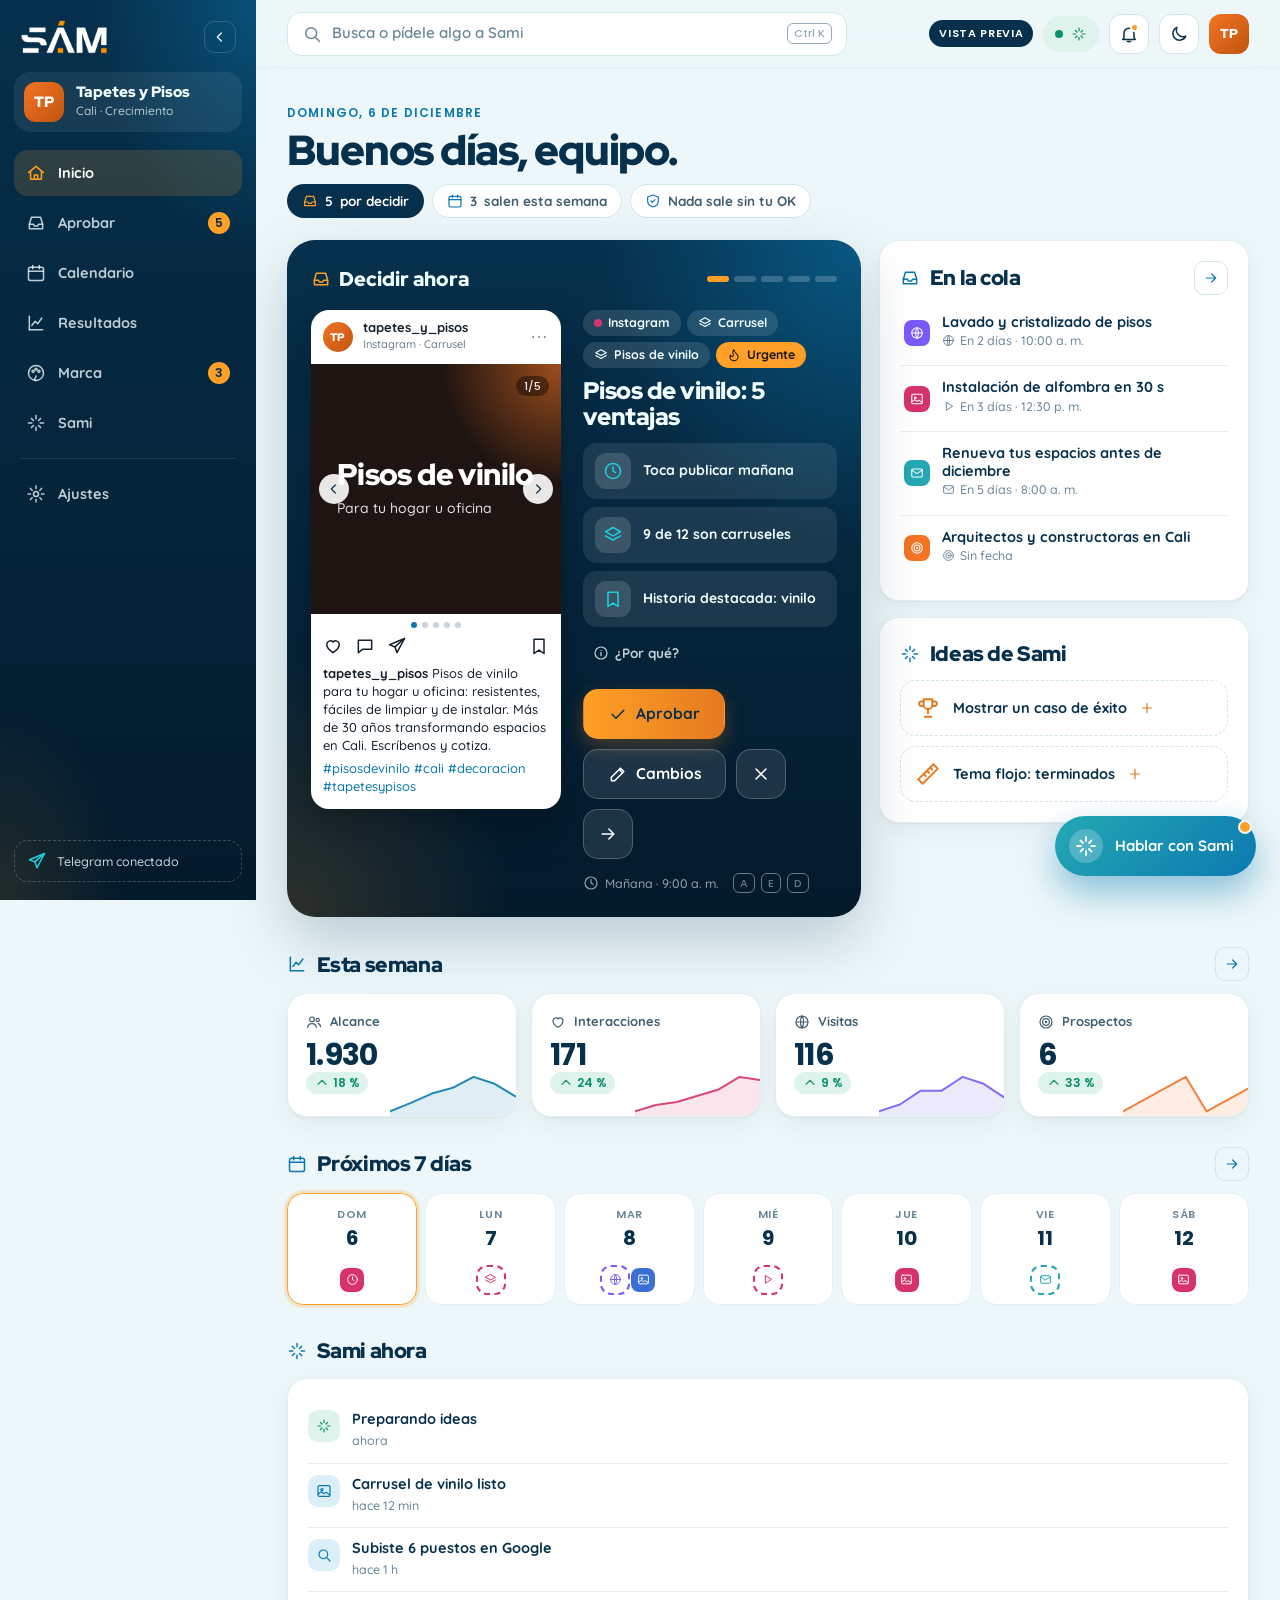
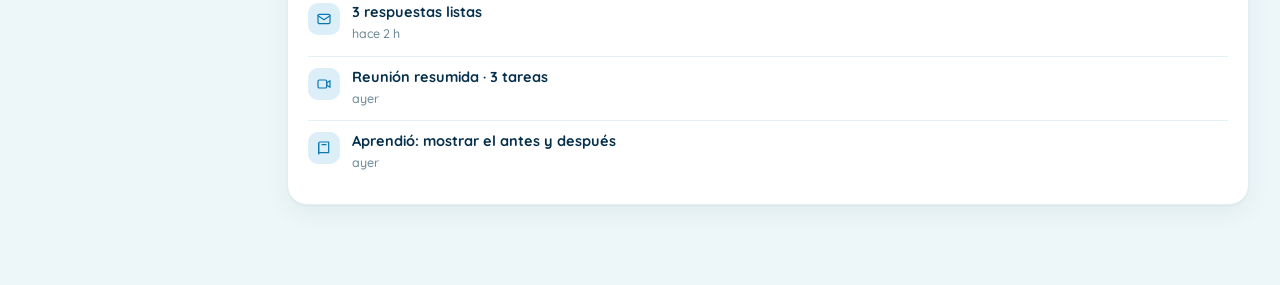
==== commit 899468f1: "Dashboard con los datos de Tapetes y Pisos del Pacífico, íconos y botón flotante de Sami Co-Authored" ====
--- a/dashboard/index.html
+++ b/dashboard/index.html
@@ -10,7 +10,8 @@
 <link rel="preconnect" href="https://fonts.googleapis.com">
 <link rel="preconnect" href="https://fonts.gstatic.com" crossorigin>
 <link rel="stylesheet" href="https://fonts.googleapis.com/css2?family=Poppins:wght@500;600;700&family=Quicksand:wght@400..700&family=Red+Hat+Display:ital,wght@0,400..900;1,400..900&display=swap">
-<link rel="stylesheet" href="dash.css?v=5">
+<link rel="stylesheet" href="dash.css?v=7">
+<link rel="stylesheet" href="icons.css?v=1">
 </head>
 <body>
 <a class="skip" href="#main">Saltar al contenido</a>
@@ -22,10 +23,10 @@
   </div>
 </div>
 <nav class="tabbar" id="tabbar" aria-label="Navegación móvil"></nav>
-<button class="fab" data-act="agent" aria-label="Hablar con Sami"><svg class="ico lg" viewBox="0 0 24 24" aria-hidden="true"><path d="M12 3v4M12 17v4M3 12h4M17 12h4"/><path d="m6.5 6.5 2.5 2.5M15 15l2.5 2.5M17.5 6.5 15 9M9 15l-2.5 2.5"/></svg></button>
+<button class="fab intro" data-act="agent" aria-label="Hablar con Sami"><span class="fab-i"><svg class="ico lg" viewBox="0 0 24 24" aria-hidden="true"><path d="M12 3v4M12 17v4M3 12h4M17 12h4"/><path d="m6.5 6.5 2.5 2.5M15 15l2.5 2.5M17.5 6.5 15 9M9 15l-2.5 2.5"/></svg></span><span class="fab-t">Hablar con Sami</span><i class="fab-dot"></i></button>
 <div id="layer"></div>
 <div class="toasts" id="toasts" aria-live="polite"></div>
-<script src="data.js?v=1"></script>
-<script src="app.js?v=4"></script>
+<script src="data.js?v=2"></script>
+<script src="app.js?v=5"></script>
 </body>
 </html>
--- a/dashboard/icons.css
+++ b/dashboard/icons.css
@@ -0,0 +1,200 @@
+/* Panel SAM · versión con íconos: menos texto, más lectura de un vistazo. Se carga después de dash.css. */
+.avatar { background: linear-gradient(135deg, #F27424, #C2540E); }
+.mock-h .av { background: linear-gradient(135deg, #F27424, #C2540E); }
+.slide.brown { background: radial-gradient(80% 80% at 100% 0%, rgba(242, 116, 36, 0.6) 0%, transparent 60%), #1E1411; }
+.slide.cream { background: #FFF5EA; color: #1E1411; }
+.slide.cream::after { content: ""; position: absolute; left: 0; bottom: 0; width: 100%; height: 8px; background: linear-gradient(90deg, #F27424, #FEC42D); }
+.slide.orange { background: linear-gradient(135deg, #F27424, #FEA027); color: #1E1411; }
+.reel { background: linear-gradient(180deg, #3D3230, #1E1411); }
+.em-hero { background: linear-gradient(135deg, #1E1411, #F27424); }
+.em-cta { background: #F27424; color: #FFF; }
+.logo-box { background: #FFF5EA; display: flex; flex-direction: column; align-items: center; justify-content: center; gap: 0; }
+.logo-box b { font-family: Poppins, var(--f-display); font-weight: 700; font-size: 32px; color: #F27424; letter-spacing: -0.02em; line-height: 1.05; }
+.logo-box small { font-family: "Playfair Display", serif; font-style: italic; font-size: 18px; color: #1E1411; }
+
+/* Frases cortas con ícono */
+.pills { display: flex; flex-wrap: wrap; gap: 8px; margin-top: 12px; }
+.pill { display: inline-flex; align-items: center; gap: 7px; height: 34px; padding: 0 14px; border-radius: 999px; background: var(--surface); border: 1.5px solid var(--line); font-weight: 700; font-size: 13.5px; color: var(--ink-2); }
+.pill .ico { color: var(--blue); }
+:root[data-theme="dark"] .pill .ico { color: var(--aqua); }
+.pill.strong { background: var(--navy-900); color: #FFF; border-color: transparent; }
+.pill.strong .ico { color: var(--orange); }
+:root[data-theme="dark"] .pill.strong { background: var(--orange); color: var(--navy-900); }
+:root[data-theme="dark"] .pill.strong .ico { color: var(--navy-900); }
+.pill.keys { gap: 4px; }
+.pill.keys kbd { opacity: 0.85; }
+.chips { display: flex; flex-wrap: wrap; gap: 6px; }
+.chip.hot { background: var(--orange); color: #1E1411; border-color: transparent; }
+.chip .ico.sm { width: 14px; height: 14px; }
+.facts { display: grid; gap: 8px; margin: 12px 0 4px; }
+.fact { display: flex; align-items: center; gap: 12px; padding: 10px 12px; border-radius: 14px; background: color-mix(in srgb, var(--blue) 8%, var(--surface)); font-weight: 700; font-size: 14px; line-height: 1.25; }
+.fi2 { width: 36px; height: 36px; border-radius: 11px; display: grid; place-items: center; flex: none; background: var(--info-bg); color: var(--info); }
+.focus .fact { background: rgba(255, 255, 255, 0.09); color: #F1FEFF; }
+.focus .fi2 { background: rgba(255, 255, 255, 0.14); color: var(--aqua); }
+.whyd { margin-top: 10px; }
+.whyd summary { cursor: pointer; display: inline-flex; align-items: center; gap: 6px; font-weight: 700; font-size: 13.5px; color: var(--ink-2); list-style: none; padding: 6px 10px; border-radius: 10px; }
+.whyd summary::-webkit-details-marker { display: none; }
+.whyd summary:hover { background: var(--surface-2); }
+.whyd p { margin-top: 6px; padding: 10px 12px; border-radius: 12px; background: var(--surface-2); font-size: 14px; color: var(--ink-2); }
+.focus .whyd summary { color: rgba(241, 254, 255, 0.8); }
+.focus .whyd summary:hover { background: rgba(255, 255, 255, 0.08); }
+.focus .whyd p { background: rgba(255, 255, 255, 0.08); color: rgba(241, 254, 255, 0.9); }
+.btn.sq { width: 50px; padding: 0; }
+.btn.sq.bad { color: var(--bad); }
+.focus-t { display: inline-flex; align-items: center; gap: 8px; font-family: var(--f-display); font-weight: 900; font-size: 20px; }
+.focus-t .ico { color: var(--orange); }
+.focus-info h3 { margin: 10px 0 0; }
+.focus .hint { align-items: center; }
+.focus .hint span { display: inline-flex; gap: 6px; align-items: center; }
+.keys { display: inline-flex; gap: 4px; }
+.sec-t h2 { display: inline-flex; align-items: center; gap: 10px; }
+.sec-t h2 .ico { color: var(--blue); }
+:root[data-theme="dark"] .sec-t h2 .ico { color: var(--aqua); }
+.sec-t a { display: grid; place-items: center; width: 34px; height: 34px; border-radius: 10px; border: 1.5px solid var(--line); }
+.q-row small { display: inline-flex; gap: 5px; align-items: center; }
+.q-row small .ico { width: 13px; height: 13px; }
+.sg .ico:first-child { width: 26px; height: 26px; color: #E67A1F; }
+.wd .free { color: var(--ink-3); opacity: 0.6; }
+.f-row b { font-size: 14.5px; }
+
+/* Lista de aprobaciones y detalle */
+.it small { align-items: center; }
+.it small .ico { width: 14px; height: 14px; color: var(--ink-3); }
+.it .urg { display: inline-flex; color: #E67A1F; }
+.vsep { width: 1px; height: 26px; background: var(--line); margin: 0 4px; }
+.chbtn.ic { width: 36px; padding: 0; justify-content: center; }
+.detail-h .when { display: inline-flex; gap: 6px; align-items: center; color: var(--ink-2); margin-top: 6px; font-weight: 600; }
+.stepper { gap: 0; }
+.stepper span { display: inline-flex; align-items: center; gap: 6px; height: 34px; padding: 0 9px; border-radius: 999px; color: var(--ink-3); font-size: 12.5px; font-weight: 700; background: transparent; }
+.stepper span::after { display: none; }
+.stepper span em { font-style: normal; }
+.stepper .done { color: var(--ok); }
+.stepper .cur { background: var(--navy-900); color: #FFF; }
+:root[data-theme="dark"] .stepper .cur { background: var(--orange); color: var(--navy-900); }
+.cm.ok { background: var(--ok-bg); }
+.cm small { display: flex; gap: 5px; align-items: center; }
+
+/* Resultados */
+.ct { display: inline-flex; align-items: center; gap: 8px; font-family: var(--f-display); font-weight: 900; font-size: 18px; }
+.ct .ico { color: var(--blue); }
+.ins { align-items: flex-start; }
+.big-n { font-family: var(--f-num); font-weight: 700; font-size: 44px; line-height: 1; letter-spacing: -0.03em; color: var(--ink); }
+.ins b { font-size: 15px; font-weight: 700; color: var(--ink-2); }
+.ig { padding: 20px; }
+.ig-top { display: flex; flex-wrap: wrap; align-items: center; gap: 18px 32px; margin-bottom: 18px; }
+.ig-n { display: flex; align-items: center; gap: 12px; }
+.ig-n .ico { width: 30px; height: 30px; color: #D6336C; }
+.ig-n b { font-family: var(--f-num); font-weight: 700; font-size: 40px; line-height: 1; }
+.ig-n span { color: var(--ink-3); font-weight: 700; font-size: 13px; }
+.ig-f { display: flex; flex-direction: column; gap: 6px; min-width: 220px; flex: 1; max-width: 360px; }
+.ig-f small { color: var(--ink-3); font-size: 12px; }
+.igb { display: grid; grid-template-columns: 22px minmax(0, 1fr) 24px; gap: 10px; align-items: center; }
+.igb .tr { height: 10px; border-radius: 5px; background: var(--surface-2); overflow: hidden; }
+.igb .tr i { display: block; height: 100%; background: linear-gradient(90deg, #D6336C, #F27424); border-radius: 5px; }
+.igb b { font-family: var(--f-num); font-weight: 600; text-align: right; }
+.pts { display: grid; grid-template-columns: repeat(auto-fill, minmax(118px, 1fr)); gap: 10px; }
+.pt { display: flex; flex-direction: column; align-items: center; gap: 8px; text-align: center; padding: 14px 8px; border-radius: 16px; border: 1.5px solid var(--line-2); background: var(--surface-2); transition: transform 0.12s, border-color 0.12s; }
+.pt:hover { transform: translateY(-2px); border-color: var(--orange); }
+.pt .ico { width: 26px; height: 26px; color: var(--blue); }
+:root[data-theme="dark"] .pt .ico { color: var(--aqua); }
+.pt b { font-size: 12.5px; line-height: 1.15; }
+.pt.bad { border-color: color-mix(in srgb, var(--bad) 50%, var(--line)); }
+.brow { grid-template-columns: 34px minmax(0, 1fr) 46px; }
+.fn { gap: 10px; justify-content: flex-start; }
+.fn span { flex: 1; }
+.fn .ico { width: 18px; height: 18px; }
+.kws { display: flex; flex-direction: column; }
+.kwr { display: grid; grid-template-columns: minmax(0, 1fr) auto 54px; gap: 12px; align-items: center; padding: 11px 0; border-top: 1px solid var(--line-2); font-weight: 700; }
+.kwr:first-child { border-top: 0; }
+.kwr .pos { font-family: var(--f-num); font-weight: 600; background: var(--surface-2); border-radius: 10px; padding: 3px 10px; }
+.kwr .mv { justify-content: flex-end; font-family: var(--f-num); font-weight: 600; }
+
+/* Marca */
+.fonts { display: grid; grid-template-columns: repeat(3, minmax(0, 1fr)); gap: 10px; margin-top: 14px; }
+.fnt { border: 1px solid var(--line-2); border-radius: 16px; padding: 12px; text-align: center; background: var(--surface-2); }
+.fnt b { display: block; font-size: 34px; line-height: 1.1; }
+.fnt span { font-size: 12.5px; color: var(--ink-3); font-weight: 700; }
+.tags2 { display: flex; flex-wrap: wrap; gap: 8px; }
+.tg2 { display: inline-flex; align-items: center; gap: 8px; height: 40px; padding: 0 16px; border-radius: 999px; background: var(--info-bg); color: var(--info); font-weight: 700; }
+.tg2 .ico { width: 18px; height: 18px; }
+.slogan { margin: 16px 0; font-family: "Playfair Display", serif; font-style: italic; font-size: 20px; line-height: 1.3; color: var(--ink-2); }
+.dd { grid-template-columns: 1fr 1fr; align-items: start; }
+.dd .yes, .dd .no { display: flex; flex-direction: column; gap: 8px; }
+.dr { display: flex; align-items: center; gap: 10px; padding: 9px 12px; border-radius: 12px; font-weight: 700; font-size: 13.5px; line-height: 1.2; }
+.dr > span { flex: 1; }
+.yes .dr { background: var(--ok-bg); color: var(--ok); }
+.no .dr { background: var(--bad-bg); color: var(--bad); }
+.mem { align-items: center; }
+.mem b { font-size: 15px; }
+.mem small { display: inline-flex; gap: 5px; align-items: center; margin-top: 2px; }
+.mi { width: 44px; height: 44px; border-radius: 14px; display: grid; place-items: center; flex: none; }
+.mi.ok { background: var(--ok-bg); color: var(--ok); }
+.mi.warn { background: var(--warn-bg); color: var(--warn); }
+.mbt { display: flex; align-items: center; gap: 8px; }
+.icon-btn.ok { background: var(--ok-bg); color: var(--ok); border-color: transparent; }
+.tpls { gap: 10px; }
+.tpl { border-radius: 16px; }
+
+/* Sami */
+.caps { display: grid; grid-template-columns: repeat(2, minmax(0, 1fr)); gap: 10px; }
+.cap { display: flex; flex-direction: column; align-items: center; gap: 8px; text-align: center; padding: 16px 8px; border-radius: 16px; background: var(--surface-2); font-weight: 700; font-size: 13px; }
+.cap .ico { width: 28px; height: 28px; color: var(--blue); }
+:root[data-theme="dark"] .cap .ico { color: var(--aqua); }
+.sums { display: flex; flex-wrap: wrap; gap: 8px; margin-top: 10px; }
+.meet h3 { display: flex; align-items: center; gap: 10px; }
+.sugs .chbtn { height: 38px; }
+
+/* Ajustes */
+.au-h { display: flex; align-items: center; gap: 10px; margin-bottom: 10px; flex-wrap: nowrap; }
+.au-i { width: 38px; height: 38px; border-radius: 12px; display: grid; place-items: center; background: var(--info-bg); color: var(--info); flex: none; }
+.au-s { margin-left: auto; font-size: 13px; font-weight: 700; color: var(--ink-2); text-align: right; }
+.lvls3 { display: grid; grid-template-columns: repeat(3, minmax(0, 1fr)); gap: 8px; }
+.lvl { display: flex; flex-direction: column; align-items: center; gap: 5px; padding: 11px 6px; font-size: 12.5px; }
+.lvl .ico { width: 22px; height: 22px; }
+.conns { grid-template-columns: repeat(3, minmax(0, 1fr)); }
+.cn2 { position: relative; display: flex; flex-direction: column; align-items: center; gap: 8px; padding: 18px 8px 14px; border-radius: 18px; border: 1.5px solid var(--line-2); background: var(--surface); text-align: center; }
+.cn2 .ico { width: 28px; height: 28px; color: var(--info); }
+.cn2 b { font-size: 13px; line-height: 1.15; }
+.cn2 .st { position: absolute; top: 10px; right: 10px; width: 10px; height: 10px; border-radius: 50%; background: var(--line); }
+.cn2.on .st { background: var(--ok); box-shadow: 0 0 0 3px var(--ok-bg); }
+.cn2.off { opacity: 0.6; }
+.cn2.off .ico { color: var(--ink-3); }
+.cn2.on:hover { border-color: var(--bad); }
+.plan { color: #FFF; }
+.plan .kick { display: inline-flex; gap: 6px; align-items: center; }
+.plan b { margin-bottom: 14px; }
+.plan .meter .t { color: #FFF; }
+.plan .meter .t span:first-child { display: inline-flex; gap: 6px; align-items: center; }
+.plan .meter .tr { background: rgba(255, 255, 255, 0.16); }
+.plan .btn { margin-top: 4px; }
+.nrow span { display: inline-flex; align-items: center; gap: 10px; }
+.nrow .ico { color: var(--blue); }
+:root[data-theme="dark"] .nrow .ico { color: var(--aqua); }
+.more-grid { display: grid; grid-template-columns: repeat(3, minmax(0, 1fr)); gap: 12px; }
+.mg { display: flex; flex-direction: column; align-items: center; gap: 10px; padding: 24px 8px; text-decoration: none; font-family: var(--f-display); font-size: 16px; }
+.mg .ico { color: var(--blue); width: 30px; height: 30px; }
+
+/* Botón flotante para hablar con Sami, en todas las pantallas */
+.fab { display: inline-flex; position: fixed; right: 24px; bottom: 24px; z-index: 55; height: 60px; padding: 0 22px 0 14px; border-radius: 999px; align-items: center; gap: 12px; border: 0; color: #FFF; font-weight: 700; font-size: 15px; background: linear-gradient(135deg, #25A8B3, #0B79B0); box-shadow: 0 16px 36px rgba(11, 121, 176, 0.45); transition: transform 0.15s, box-shadow 0.15s; }
+.fab:hover { transform: translateY(-3px); box-shadow: 0 20px 44px rgba(11, 121, 176, 0.55); }
+.fab-i { display: grid; place-items: center; width: 34px; height: 34px; border-radius: 50%; background: rgba(255, 255, 255, 0.22); flex: none; }
+.fab-t { max-width: 0; overflow: hidden; white-space: nowrap; transition: max-width 0.3s ease; margin-left: -6px; }
+.fab:hover .fab-t, .fab:focus-visible .fab-t, .fab.intro .fab-t { max-width: 170px; margin-left: 0; }
+.fab:not(:hover):not(:focus-visible):not(.intro) { padding-right: 14px; gap: 0; }
+.fab-dot { position: absolute; top: 4px; right: 4px; width: 14px; height: 14px; border-radius: 50%; background: var(--orange); border: 2.5px solid var(--bg); }
+.fab[hidden] { display: none !important; }
+
+@media (max-width: 1100px) { .dd { grid-template-columns: 1fr; } }
+@media (max-width: 820px) {
+  .fab { right: 14px; bottom: calc(82px + env(safe-area-inset-bottom, 0px)); height: 56px; width: 56px; padding: 0; justify-content: center; border-radius: 20px; }
+  .fab-t { display: none; }
+  .fab:not(:hover):not(:focus-visible):not(.intro) { padding: 0; }
+  .fab-i { background: transparent; }
+  .tools .tl { display: none; }
+  .tools .chbtn { padding: 0 11px; }
+  .conns, .caps, .fonts, .lvls3 { grid-template-columns: repeat(3, minmax(0, 1fr)); }
+  .au-s { display: none; }
+  .ig-n b { font-size: 34px; }
+  .big-n { font-size: 38px; }
+}
+@media (max-width: 520px) { .cn2 { padding: 14px 4px 10px; } .cn2 b { font-size: 11.5px; } .pts { grid-template-columns: repeat(2, minmax(0, 1fr)); } }
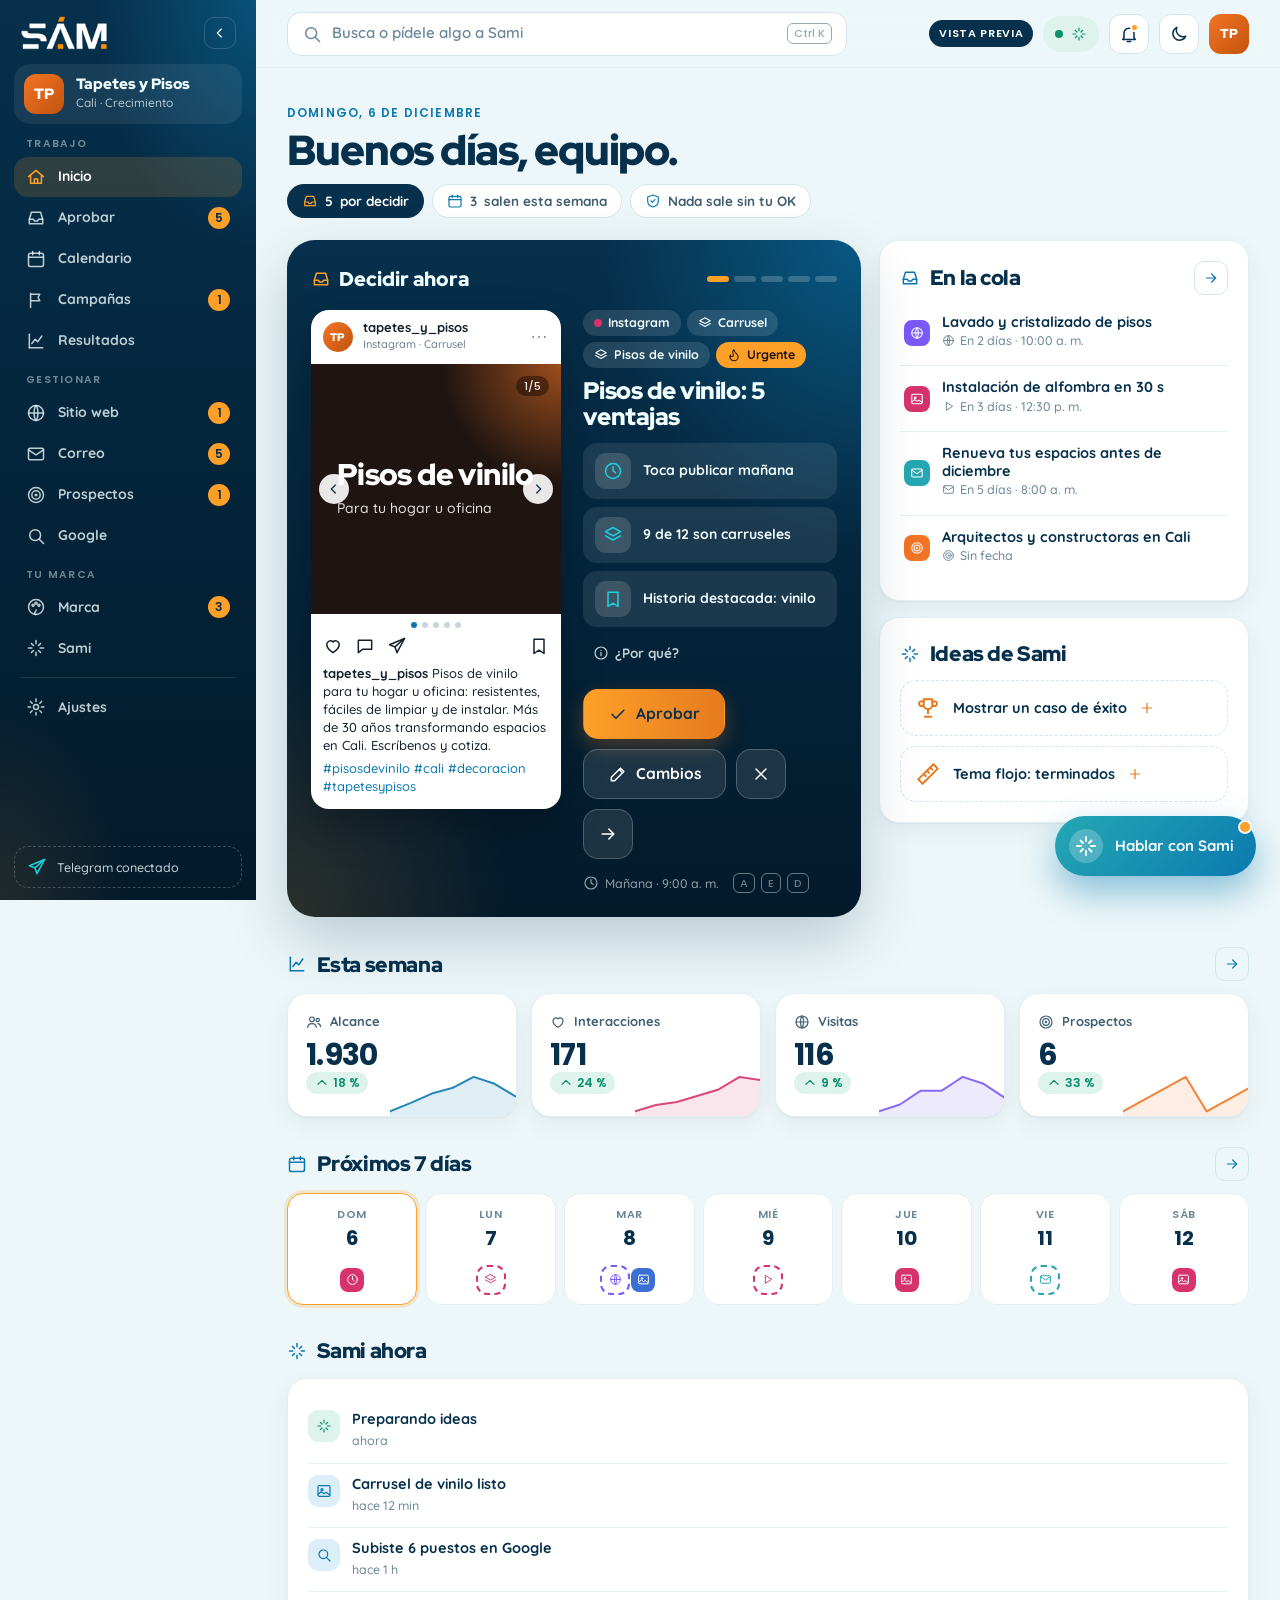
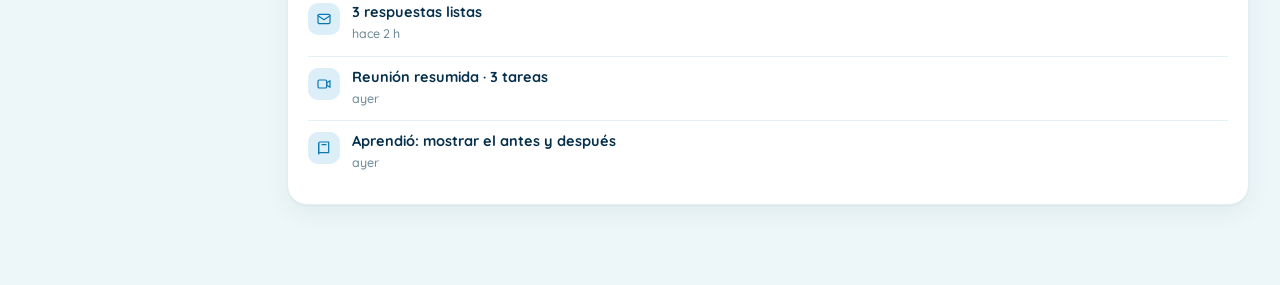
==== commit 32f279dc: "Panel SAM: espacios de gestión (Campañas, Sitio web, Correo, Prospectos, Google) Cinco secciones nue" ====
--- a/dashboard/index.html
+++ b/dashboard/index.html
@@ -12,6 +12,7 @@
 <link rel="stylesheet" href="https://fonts.googleapis.com/css2?family=Poppins:wght@500;600;700&family=Quicksand:wght@400..700&family=Red+Hat+Display:ital,wght@0,400..900;1,400..900&display=swap">
 <link rel="stylesheet" href="dash.css?v=7">
 <link rel="stylesheet" href="icons.css?v=1">
+<link rel="stylesheet" href="gestion.css?v=2">
 </head>
 <body>
 <a class="skip" href="#main">Saltar al contenido</a>
@@ -26,7 +27,8 @@
 <button class="fab intro" data-act="agent" aria-label="Hablar con Sami"><span class="fab-i"><svg class="ico lg" viewBox="0 0 24 24" aria-hidden="true"><path d="M12 3v4M12 17v4M3 12h4M17 12h4"/><path d="m6.5 6.5 2.5 2.5M15 15l2.5 2.5M17.5 6.5 15 9M9 15l-2.5 2.5"/></svg></span><span class="fab-t">Hablar con Sami</span><i class="fab-dot"></i></button>
 <div id="layer"></div>
 <div class="toasts" id="toasts" aria-live="polite"></div>
-<script src="data.js?v=2"></script>
-<script src="app.js?v=5"></script>
+<script src="data.js?v=3"></script>
+<script src="gestion.js?v=2"></script>
+<script src="app.js?v=6"></script>
 </body>
 </html>
--- a/dashboard/gestion.css
+++ b/dashboard/gestion.css
@@ -0,0 +1,193 @@
+/* Panel SAM · espacios de gestión: campañas, sitio web, correo, prospectos y Google.
+   Barras de búsqueda y filtros, tablas y tarjetas que se editan, tablero de prospectos y hoja de edición. */
+
+/* ---------- Menú agrupado ---------- */
+.side { gap: 10px; padding-top: 14px; padding-bottom: 12px; }
+.nav-list { gap: 1px; margin-top: 0; }
+.nav { height: 40px; font-size: 14px; }
+.nav-g { font-family: var(--f-num); font-size: 10.5px; font-weight: 600; letter-spacing: 0.12em; text-transform: uppercase; color: rgba(241, 254, 255, 0.45); padding: 10px 12px 2px; }
+.nav-g.first { padding-top: 2px; }
+.shell.collapsed .nav-g { height: 1px; padding: 0; margin: 8px 10px; background: rgba(255, 255, 255, 0.12); }
+.shell.collapsed .nav-g span { display: none; }
+.nav-g + .nav { margin-top: 2px; }
+.mg { position: relative; }
+.mg .bd { position: absolute; top: 10px; right: 12px; min-width: 22px; height: 22px; padding: 0 7px; border-radius: 999px; background: var(--orange); color: var(--navy-900); font-family: var(--f-num); font-size: 12px; font-weight: 600; display: grid; place-items: center; }
+@media (max-width: 1100px) {
+  .shell .nav-g { height: 1px; padding: 0; margin: 8px 10px; background: rgba(255, 255, 255, 0.12); } .shell .nav-g span { display: none; }
+}
+
+/* ---------- Barra de gestión ---------- */
+.mgbar { display: flex; flex-wrap: wrap; align-items: center; gap: 10px; margin-bottom: 14px; }
+.mgbar .sp, .cf .sp { flex: 1 1 0; }
+.srch { display: flex; align-items: center; gap: 8px; height: 42px; padding: 0 12px; border-radius: 13px; border: 1.5px solid var(--line); background: var(--surface); color: var(--ink-3); flex: 1 1 220px; min-width: 180px; max-width: 340px; }
+.srch:focus-within { border-color: var(--orange); box-shadow: 0 0 0 3px rgba(254, 160, 39, 0.25); }
+.srch input { border: 0; outline: 0; background: transparent; width: 100%; min-width: 0; height: 100%; color: var(--ink); }
+.srch input::-webkit-search-cancel-button { cursor: pointer; }
+.fchips { display: flex; flex-wrap: wrap; gap: 6px; }
+.chbtn .cnb { font-family: var(--f-num); font-size: 11.5px; font-weight: 600; opacity: 0.75; }
+.sel { display: inline-flex; align-items: center; gap: 6px; height: 42px; padding: 0 8px 0 12px; border-radius: 13px; border: 1.5px solid var(--line); background: var(--surface); color: var(--ink-3); }
+.sel select { border: 0; background: transparent; height: 100%; font-weight: 700; font-size: 13.5px; color: var(--ink); padding-right: 4px; cursor: pointer; max-width: 190px; }
+.sel select option { color: #06304C; }
+.sel:focus-within { border-color: var(--orange); }
+.sel.sm { height: 34px; border-radius: 10px; }
+.icon-btn.sm { width: 34px; height: 34px; border-radius: 10px; }
+.icon-btn[disabled] { opacity: 0.35; cursor: not-allowed; }
+.mini { display: flex; align-items: center; gap: 6px; }
+.mini input { height: 38px; border-radius: 12px; border: 1.5px solid var(--line); padding: 0 12px; background: var(--surface); min-width: 0; width: 170px; }
+.mini input:focus { outline: 0; border-color: var(--orange); box-shadow: 0 0 0 3px rgba(254, 160, 39, 0.25); }
+.gbtns { display: flex; flex-wrap: wrap; gap: 8px; align-items: center; }
+.gbtns .btn { height: 42px; }
+.spin .ico { animation: gspin 0.9s linear infinite; }
+@keyframes gspin { to { transform: rotate(360deg); } }
+.dim { color: var(--ink-3); } .okc { color: var(--ok); display: inline-flex; }
+.chip .x { border: 0; background: transparent; display: grid; place-items: center; padding: 0; margin-left: 2px; color: inherit; opacity: 0.7; }
+.chip .x:hover { opacity: 1; }
+.lnk { background: none; border: 0; padding: 0; color: var(--orange-2); font-weight: 700; font-size: 12.5px; display: inline-flex; align-items: center; gap: 4px; }
+.gempty { box-shadow: none; }
+.solo { display: flex; align-items: center; gap: 8px; font-size: 13px; color: var(--ink-3); font-weight: 700; margin: -2px 0 12px; }
+.solo .ico { color: var(--ok); }
+.kpi .of { font-size: 16px; color: var(--ink-3); font-weight: 500; }
+
+/* ---------- Tarjetas de campañas y audiencias ---------- */
+.gcards { display: grid; grid-template-columns: repeat(auto-fill, minmax(320px, 1fr)); gap: 14px; margin-bottom: 18px; }
+.gcard { padding: 16px; display: flex; flex-direction: column; gap: 12px; }
+.gcard.st-pausada, .gcard.st-archivada { background: var(--surface-2); }
+.gcard.st-propuesta, .gcard.st-borrador { border-style: dashed; border-color: var(--cyan); }
+.gcard .ch { display: flex; align-items: center; gap: 12px; }
+.ci { width: 42px; height: 42px; border-radius: 14px; flex: none; display: grid; place-items: center; background: color-mix(in srgb, var(--blue) 14%, var(--surface)); color: var(--blue); }
+.gcard.st-pausada .ci, .gcard.st-archivada .ci { background: var(--line-2); color: var(--ink-3); }
+.gcard.st-propuesta .ci { background: color-mix(in srgb, var(--orange) 20%, var(--surface)); color: var(--orange-2); }
+.gcard .gct { min-width: 0; flex: 1; }
+.gcard .gct b { display: block; font-family: var(--f-display); font-weight: 900; font-size: 16.5px; line-height: 1.2; }
+.gcard .gct small { color: var(--ink-3); font-weight: 700; display: flex; align-items: center; gap: 5px; flex-wrap: wrap; margin-top: 2px; }
+.gcard .gcm { display: flex; flex-wrap: wrap; align-items: center; gap: 6px; }
+.pr { display: flex; align-items: center; gap: 10px; }
+.pr .tr { flex: 1; height: 8px; border-radius: 4px; background: var(--surface-2); overflow: hidden; border: 1px solid var(--line-2); }
+.pr .tr i { display: block; height: 100%; border-radius: 4px; background: linear-gradient(90deg, var(--cyan), var(--blue)); }
+.pr > span { font-family: var(--f-num); font-weight: 600; font-size: 12.5px; color: var(--ink-2); }
+.cf { display: flex; align-items: center; gap: 8px; flex-wrap: wrap; }
+.cl { border-top: 1px solid var(--line-2); margin: 0 -16px -16px; border-radius: 0 0 var(--r) var(--r); overflow: hidden; }
+.cl .it { padding: 11px 16px; }
+.lempty { display: grid; place-items: center; padding: 14px; color: var(--ink-3); border: 1.5px dashed var(--line); border-radius: 12px; }
+.flow { display: flex; align-items: center; gap: 4px; }
+.fs { display: inline-flex; align-items: center; gap: 6px; height: 32px; padding: 0 8px; border-radius: 999px; background: var(--surface-2); color: var(--ink-3); font-weight: 700; font-size: 12.5px; flex: none; }
+.fs em { display: none; font-style: normal; }
+.fs.done { color: var(--ok); background: var(--ok-bg); }
+.fs.cur { background: var(--navy-900); color: #FFF; padding: 0 12px 0 10px; } .fs.cur em { display: inline; }
+:root[data-theme="dark"] .fs.cur { background: var(--orange); color: var(--navy-900); }
+.fl { flex: 1; min-width: 6px; height: 2px; background: var(--line); border-radius: 2px; }
+
+/* ---------- Envío seguro ---------- */
+.cfg { display: grid; grid-template-columns: repeat(3, minmax(0, 1fr)); gap: 22px; }
+.stp .sl, .blk .sl { display: flex; align-items: center; gap: 8px; font-weight: 700; color: var(--ink-2); margin-bottom: 8px; }
+.stp .sl .ico, .blk .sl .ico { color: var(--blue); }
+.num { display: inline-flex; align-items: center; gap: 10px; }
+.num b { font-family: var(--f-num); font-weight: 600; font-size: 24px; min-width: 40px; text-align: center; }
+.bl { display: flex; flex-wrap: wrap; gap: 6px; margin-bottom: 10px; }
+
+/* ---------- Fichas que filtran ---------- */
+.stiles { display: grid; grid-template-columns: repeat(5, minmax(0, 1fr)); gap: 12px; margin-bottom: 14px; }
+.stile { display: grid; grid-template-columns: auto minmax(0, 1fr); grid-template-areas: "i n" "i l"; align-items: center; column-gap: 12px; text-align: left; padding: 12px 14px; border-radius: 16px; border: 1.5px solid var(--line); background: var(--surface); }
+.stile:hover { border-color: var(--ink-3); }
+.stile[aria-pressed="true"] { border-color: var(--orange); background: color-mix(in srgb, var(--orange) 10%, var(--surface)); }
+.stile .ico { grid-area: i; width: 40px; height: 40px; padding: 10px; border-radius: 13px; background: var(--surface-2); color: var(--blue); }
+.stile.ok .ico { background: var(--ok-bg); color: var(--ok); } .stile.warn .ico { background: var(--warn-bg); color: var(--warn); }
+.stile b { grid-area: n; font-family: var(--f-num); font-weight: 600; font-size: 22px; line-height: 1.1; }
+.stile span { grid-area: l; font-size: 12.5px; font-weight: 700; color: var(--ink-3); }
+
+/* ---------- Tablas ---------- */
+.mtable { overflow: hidden; margin-bottom: 18px; }
+.mrow { display: grid; align-items: center; gap: 10px; padding: 11px 16px; border-bottom: 1px solid var(--line-2); }
+.mrow:last-child { border-bottom: 0; }
+.mrow:not(.mhead):hover { background: var(--surface-2); }
+.mhead { padding-top: 8px; padding-bottom: 8px; background: var(--surface-2); color: var(--ink-3); }
+.mrow.gweb { grid-template-columns: minmax(0, 2fr) 84px 64px 74px 150px 160px 78px; }
+.mrow.mail { grid-template-columns: minmax(0, 2fr) 84px 76px 76px minmax(150px, 1.2fr) 78px; }
+.mrow.rep { grid-template-columns: minmax(0, 2.2fr) 150px 90px 150px; }
+.mrow.glead { grid-template-columns: minmax(0, 2fr) 44px 110px 44px 44px 150px 48px; }
+.mrow.gkw { grid-template-columns: minmax(0, 2fr) 90px 100px 80px 70px 150px; }
+.mc { min-width: 0; display: flex; align-items: center; gap: 6px; font-size: 13.5px; font-weight: 700; color: var(--ink-2); }
+.mc.n { justify-content: center; } .mc.a { justify-content: flex-end; gap: 4px; } .mc.s { gap: 10px; }
+.mc.t { gap: 12px; } .mc.t > div { min-width: 0; }
+.mc.t b { display: block; font-size: 14.5px; line-height: 1.25; color: var(--ink); overflow: hidden; text-overflow: ellipsis; white-space: nowrap; }
+.mc.t small { color: var(--ink-3); font-size: 12.5px; font-weight: 600; display: flex; align-items: center; gap: 4px; overflow: hidden; text-overflow: ellipsis; white-space: nowrap; }
+.mc .ico { color: var(--ink-3); } .mc .okc .ico { color: var(--ok); } .mc .chip .ico { color: inherit; }
+.gmi { width: 38px; height: 38px; border-radius: 12px; flex: none; display: grid; place-items: center; background: var(--surface-2); color: var(--blue); border: 1px solid var(--line-2); }
+.gmi .ico { color: inherit; }
+.gmi.ok { background: var(--ok-bg); color: var(--ok); border-color: transparent; } .gmi.warn { background: var(--warn-bg); color: var(--warn); border-color: transparent; } .gmi.idle { color: var(--ink-3); }
+.path { font-family: var(--f-num); font-size: 12px; color: var(--ink-3); }
+.rank { font-family: var(--f-num); font-weight: 600; font-size: 13px; color: var(--ink); padding: 2px 8px; border-radius: 8px; background: var(--surface-2); }
+.rank.big { font-size: 15px; background: var(--info-bg); color: var(--info); }
+.swl { font-size: 12.5px; color: var(--ink-3); }
+.mrow.gweb.oculta .mc.t b, .mrow.gweb.borrador .mc.t b { color: var(--ink-2); }
+.mrow.rep.done { opacity: 0.6; }
+.mrow.gkw .sp8 .spark { width: 84px; height: 28px; }
+.mv.up, .mv.dn { font-weight: 700; font-family: var(--f-num); }
+
+/* ---------- Prospectos: tablero ---------- */
+.board { display: grid; grid-template-columns: repeat(5, minmax(190px, 1fr)); gap: 12px; overflow-x: auto; padding-bottom: 8px; scroll-snap-type: x proximity; }
+.lcol { background: var(--surface-2); border: 1.5px solid var(--line-2); border-radius: var(--r); padding: 10px; min-height: 220px; scroll-snap-align: start; transition: border-color 0.15s, background 0.15s; }
+.lcol.over { border-color: var(--orange); border-style: dashed; background: color-mix(in srgb, var(--orange) 8%, var(--surface-2)); }
+.lcol > header { display: flex; align-items: center; gap: 8px; padding: 4px 6px 10px; color: var(--ink-2); }
+.lcol > header b { font-family: var(--f-display); font-weight: 900; font-size: 15px; color: var(--ink); }
+.lcol > header .ico { color: var(--blue); }
+.lcol .cnt { margin-left: auto; font-family: var(--f-num); font-size: 12px; font-weight: 600; min-width: 24px; height: 24px; padding: 0 7px; display: grid; place-items: center; border-radius: 999px; background: var(--surface); border: 1px solid var(--line); }
+.lbody { display: flex; flex-direction: column; gap: 8px; }
+.lcard { background: var(--surface); border: 1px solid var(--line-2); border-radius: 14px; padding: 12px; display: grid; gap: 6px; cursor: grab; box-shadow: var(--shadow-1); text-align: left; transition: transform 0.12s, border-color 0.15s; }
+.lcard:hover { border-color: var(--cyan); }
+.lcard.drag { opacity: 0.5; transform: rotate(1.5deg); }
+.lcard .lt { display: flex; align-items: flex-start; gap: 8px; justify-content: space-between; }
+.lcard .lt b { font-size: 14.5px; line-height: 1.25; }
+.fitn { font-family: var(--f-num); font-weight: 600; font-size: 12px; padding: 2px 8px; border-radius: 8px; background: var(--ok-bg); color: var(--ok); flex: none; }
+.lcard small { color: var(--ink-3); font-weight: 700; font-size: 12.5px; display: flex; align-items: center; gap: 4px; }
+.lcard .lm { display: flex; align-items: center; gap: 8px; flex-wrap: wrap; color: var(--ink-3); }
+.lcard .lm .ico { color: var(--ink-3); } .lcard .lm .ldr .ico { color: var(--blue); } .lcard .lm .nodata { opacity: 0.35; }
+.lcard .lmv { display: flex; gap: 6px; justify-content: flex-end; }
+.lcol .lempty { padding: 18px; }
+.lostb { margin-top: 6px; }
+.glead .fit { display: flex; align-items: center; gap: 6px; }
+
+/* ---------- Hoja de edición ---------- */
+.gsheet { padding-top: 26px; }
+.gs-h { display: flex; align-items: center; gap: 12px; margin-bottom: 20px; padding-right: 44px; }
+.gs-h h2 { font-family: var(--f-display); font-weight: 900; font-size: 22px; line-height: 1.1; text-transform: capitalize; }
+.fld { display: grid; gap: 6px; margin-bottom: 14px; }
+.fld > span { display: flex; align-items: center; gap: 6px; font-weight: 700; font-size: 13px; color: var(--ink-2); }
+.fld > span .ico { color: var(--blue); }
+.fld input, .fld select, .fld textarea { width: 100%; min-height: 44px; border-radius: 12px; border: 1.5px solid var(--line); padding: 0 12px; background: var(--surface); }
+.fld textarea { padding: 10px 12px; resize: vertical; min-height: 84px; }
+.fld input:focus, .fld select:focus, .fld textarea:focus { outline: 0; border-color: var(--orange); box-shadow: 0 0 0 3px rgba(254, 160, 39, 0.25); }
+.fld select option { color: #06304C; }
+.gs-f .acts { margin-top: 22px; }
+
+/* ---------- Pantallas medianas y pequeñas ---------- */
+@media (max-width: 1240px) {
+  .stiles { grid-template-columns: repeat(3, minmax(0, 1fr)); }
+  .cfg { grid-template-columns: minmax(0, 1fr) minmax(0, 1fr); } .cfg .blk { grid-column: 1 / -1; }
+}
+@media (max-width: 980px) {
+  .mrow.mhead { display: none; }
+  .mrow { display: flex; flex-wrap: wrap; gap: 8px 14px; padding: 14px 16px; }
+  .mrow .mc.t { flex: 1 1 100%; }
+  .mrow .mc.n, .mrow .mc.s { flex: none; }
+  .mrow .mc.a { margin-left: auto; }
+  .mrow .mc.n:has(.dim:only-child) { display: none; }
+  .mrow.gkw .sp8 { display: none; }
+  .two { grid-template-columns: minmax(0, 1fr); }
+}
+@media (max-width: 820px) {
+  .stiles { grid-template-columns: repeat(2, minmax(0, 1fr)); }
+  .fchips { flex-wrap: nowrap; overflow-x: auto; max-width: 100%; padding-bottom: 2px; flex: 1 1 100%; } .fchips .chbtn { flex: none; }
+  .srch { max-width: none; flex: 1 1 100%; }
+  .gcards { grid-template-columns: minmax(0, 1fr); }
+  .cfg { grid-template-columns: minmax(0, 1fr); }
+  .board { grid-template-columns: repeat(5, 78vw); }
+  .gsheet { width: 100vw; }
+  .mini input { width: 140px; }
+  .page-h .seg .tl { display: none; }
+}
+@media (max-width: 520px) {
+  .mgbar .btn .nl { display: none; } .mgbar .btn.pri .nl { display: inline; }
+  .gbtns .btn .nl { display: none; }
+  .mgbar .sp { display: none; }
+}
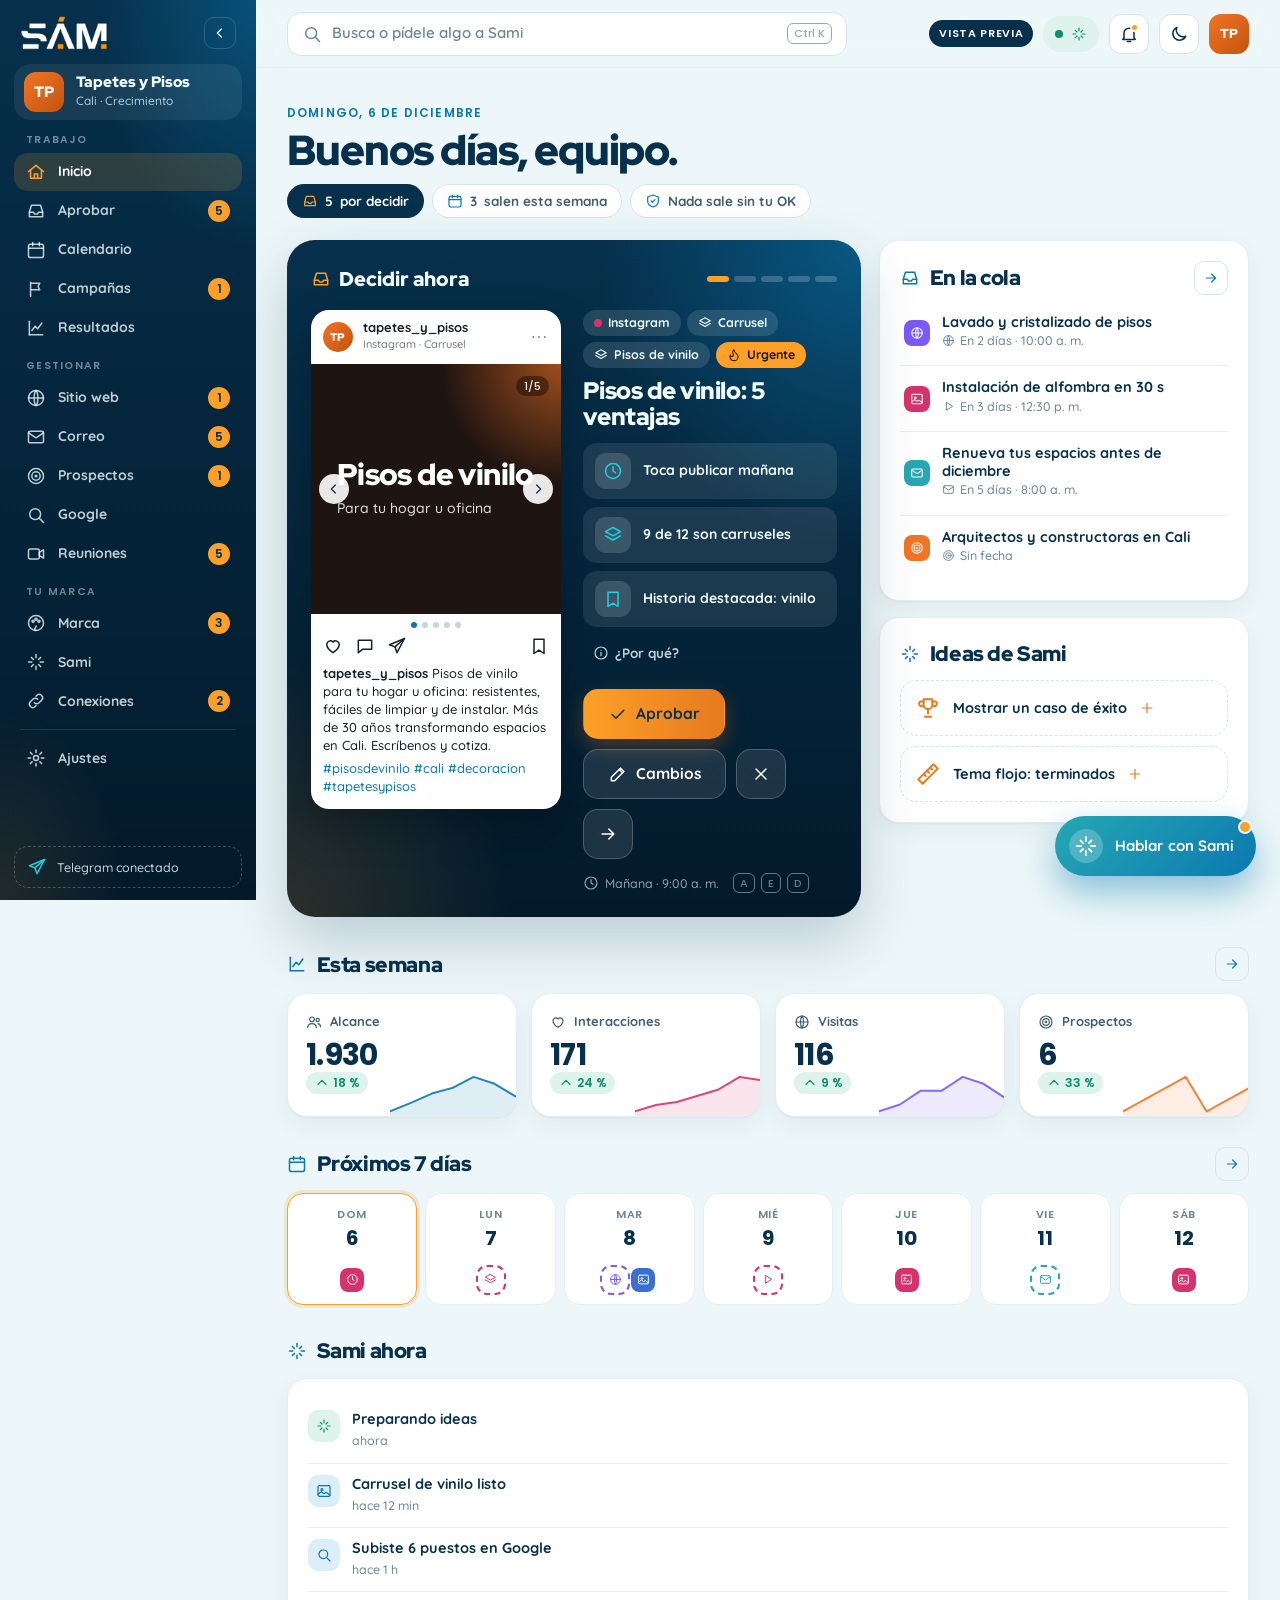
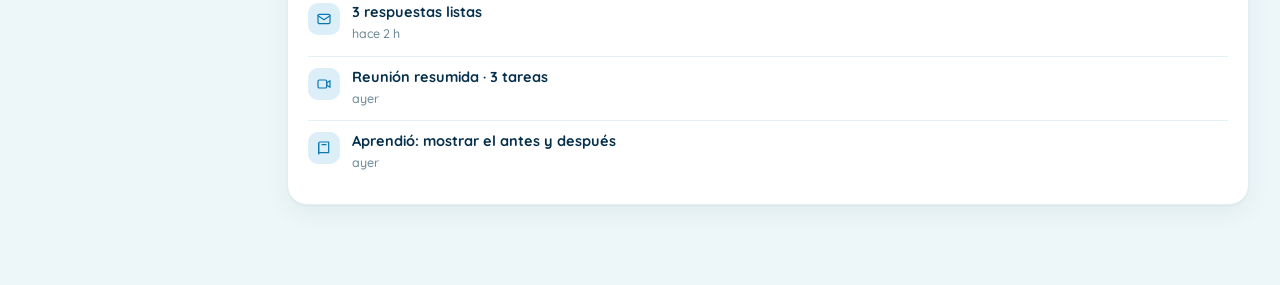
==== commit 98e2de04: "Panel SAM: fase 2 de gestión (Marca, Reuniones y Conexiones) Marca ahora tiene Kit, Archivos (10 cat" ====
--- a/dashboard/index.html
+++ b/dashboard/index.html
@@ -12,7 +12,8 @@
 <link rel="stylesheet" href="https://fonts.googleapis.com/css2?family=Poppins:wght@500;600;700&family=Quicksand:wght@400..700&family=Red+Hat+Display:ital,wght@0,400..900;1,400..900&display=swap">
 <link rel="stylesheet" href="dash.css?v=7">
 <link rel="stylesheet" href="icons.css?v=1">
-<link rel="stylesheet" href="gestion.css?v=2">
+<link rel="stylesheet" href="gestion.css?v=4">
+<link rel="stylesheet" href="gestion2.css?v=2">
 </head>
 <body>
 <a class="skip" href="#main">Saltar al contenido</a>
@@ -27,8 +28,9 @@
 <button class="fab intro" data-act="agent" aria-label="Hablar con Sami"><span class="fab-i"><svg class="ico lg" viewBox="0 0 24 24" aria-hidden="true"><path d="M12 3v4M12 17v4M3 12h4M17 12h4"/><path d="m6.5 6.5 2.5 2.5M15 15l2.5 2.5M17.5 6.5 15 9M9 15l-2.5 2.5"/></svg></span><span class="fab-t">Hablar con Sami</span><i class="fab-dot"></i></button>
 <div id="layer"></div>
 <div class="toasts" id="toasts" aria-live="polite"></div>
-<script src="data.js?v=3"></script>
-<script src="gestion.js?v=2"></script>
-<script src="app.js?v=6"></script>
+<script src="data.js?v=4"></script>
+<script src="gestion.js?v=3"></script>
+<script src="gestion2.js?v=3"></script>
+<script src="app.js?v=7"></script>
 </body>
 </html>
--- a/dashboard/gestion.css
+++ b/dashboard/gestion.css
@@ -4,7 +4,8 @@
 /* ---------- Menú agrupado ---------- */
 .side { gap: 10px; padding-top: 14px; padding-bottom: 12px; }
 .nav-list { gap: 1px; margin-top: 0; }
-.nav { height: 40px; font-size: 14px; }
+.nav { height: 38px; font-size: 14px; }
+.side .client { padding: 8px 10px; }
 .nav-g { font-family: var(--f-num); font-size: 10.5px; font-weight: 600; letter-spacing: 0.12em; text-transform: uppercase; color: rgba(241, 254, 255, 0.45); padding: 10px 12px 2px; }
 .nav-g.first { padding-top: 2px; }
 .shell.collapsed .nav-g { height: 1px; padding: 0; margin: 8px 10px; background: rgba(255, 255, 255, 0.12); }
--- a/dashboard/gestion2.css
+++ b/dashboard/gestion2.css
@@ -0,0 +1,75 @@
+/* Panel SAM · segunda parte de la gestión: archivos de marca, perfil, reuniones y conexiones. */
+.hint2 { color: var(--ink-3); font-size: 13px; font-weight: 600; margin: 0 0 10px; }
+.stiles.four { grid-template-columns: repeat(4, minmax(0, 1fr)); }
+.stile.static { cursor: default; } .stile.static:hover { border-color: var(--line); }
+.bars .bl-l { display: flex; align-items: center; gap: 6px; }
+.bars .bl-l .ico { color: var(--blue); }
+
+/* ---------- Archivos de marca ---------- */
+.lbs { margin-bottom: 14px; display: grid; gap: 14px; }
+.lbs.ready { border-color: color-mix(in srgb, var(--ok) 45%, var(--line-2)); }
+.lbs-h { display: flex; align-items: center; gap: 12px; }
+.lbs.ready .ci { background: var(--ok-bg); color: var(--ok); }
+.lbs-h .gct b { display: block; font-family: var(--f-display); font-weight: 900; font-size: 16.5px; line-height: 1.2; }
+.lbs-h small { display: block; color: var(--ink-3); font-weight: 700; }
+.lbs-steps { display: flex; flex-wrap: wrap; gap: 8px; }
+.lbp { display: inline-flex; align-items: center; gap: 6px; height: 32px; padding: 0 12px; border-radius: 999px; background: var(--surface-2); border: 1px dashed var(--line); color: var(--ink-2); font-weight: 700; font-size: 13px; }
+.lbp.ok { background: var(--ok-bg); border: 1px solid transparent; color: var(--ok); }
+.lbp em { font-style: normal; font-family: var(--f-num); font-size: 12px; }
+.glib { transition: border-color 0.15s, background 0.15s; }
+.glib.over { border-color: var(--orange); border-style: dashed; background: color-mix(in srgb, var(--orange) 8%, var(--surface)); }
+.glib:not(.has) { background: var(--surface-2); }
+.lbdrop { display: inline-flex; padding: 0 6px; }
+.it.fil { cursor: default; padding: 10px 16px; }
+.fic { width: 34px; height: 34px; border-radius: 10px; flex: none; display: grid; place-items: center; background: var(--surface-2); color: var(--blue); border: 1px solid var(--line-2); }
+.fic .ico { width: 18px; height: 18px; }
+.it.fil .tx b { overflow: hidden; text-overflow: ellipsis; white-space: nowrap; }
+
+/* ---------- Reuniones ---------- */
+.gmt.next { border-color: color-mix(in srgb, var(--cyan) 55%, var(--line-2)); }
+.swl2 { display: inline-flex; align-items: center; gap: 10px; font-weight: 700; font-size: 13.5px; color: var(--ink-2); }
+.gmtk { display: grid; gap: 2px; }
+.gmtk .tkr { display: flex; align-items: center; gap: 6px; }
+.gmtk .tkr .tk { flex: 1; min-width: 0; }
+.gmtk .tkr .tk span:last-child { overflow-wrap: anywhere; }
+.gmtk .mini { margin-top: 6px; } .gmtk .mini input { flex: 1; width: auto; }
+
+/* ---------- Conexiones ---------- */
+.cx-stack { display: grid; gap: 16px; margin-bottom: 14px; }
+.gx2 { display: grid; grid-template-columns: repeat(2, minmax(0, 1fr)); gap: 14px; }
+.gcx { border: 1.5px solid var(--line-2); border-radius: 18px; padding: 14px; display: grid; gap: 12px; background: var(--surface); }
+.gcx.on { border-color: color-mix(in srgb, var(--ok) 40%, var(--line-2)); }
+.gcx-h { display: flex; align-items: center; gap: 12px; }
+.gcx-h .gct { flex: 1; min-width: 0; } .gcx-h .gct b { display: block; font-family: var(--f-display); font-weight: 900; font-size: 16px; } .gcx-h .gct small { color: var(--ink-3); font-weight: 700; }
+.gcx.on .ci { background: var(--ok-bg); color: var(--ok); }
+.perm { list-style: none; margin: 0 0 12px; padding: 0; display: grid; gap: 8px; }
+.gcx .perm { margin: 0; }
+.perm li { display: flex; align-items: center; gap: 8px; font-size: 13.5px; font-weight: 700; color: var(--ink-2); }
+.perm li .ico { color: var(--blue); }
+.dns { margin-top: 14px; border-radius: 16px; padding: 12px; background: var(--surface-2); border: 1.5px dashed var(--line); display: grid; gap: 10px; }
+.dns.warn { background: var(--warn-bg); border-color: transparent; }
+.dns-h { display: flex; align-items: center; flex-wrap: wrap; gap: 8px; font-weight: 700; } .dns-h .ico { color: var(--warn); } .dns:not(.warn) .dns-h .ico { color: var(--ok); }
+.dns.warn .dns-h { color: var(--warn); } .dns.warn .dns-h .dim { color: var(--warn); opacity: 0.8; }
+.dns-r { display: grid; grid-template-columns: repeat(3, minmax(0, 1fr)); gap: 8px; }
+.dnsb { display: grid; grid-template-columns: auto 1fr; column-gap: 8px; align-items: center; text-align: left; padding: 8px 10px; border-radius: 12px; border: 1.5px solid var(--line); background: var(--surface); color: var(--ink); }
+.dnsb .ico { grid-row: span 2; color: var(--warn); } .dnsb b { font-family: var(--f-num); font-size: 13px; font-weight: 600; } .dnsb small { color: var(--ink-3); font-size: 11.5px; line-height: 1.25; }
+.dnsb.ok { border-color: color-mix(in srgb, var(--ok) 45%, var(--line)); } .dnsb.ok .ico { color: var(--ok); }
+.cgrid { display: grid; grid-template-columns: repeat(auto-fill, minmax(132px, 1fr)); gap: 12px; }
+.cn2 .cns { color: var(--ink-3); font-size: 11.5px; font-weight: 700; line-height: 1.2; max-width: 100%; overflow: hidden; text-overflow: ellipsis; white-space: nowrap; }
+.cn2.on .cns { color: var(--ok); }
+.cxsite { display: grid; gap: 8px; margin-bottom: 14px; }
+.rowkv { display: flex; align-items: center; gap: 8px; font-weight: 700; color: var(--ink); padding: 8px 12px; border-radius: 12px; background: var(--surface-2); } .rowkv .ico { color: var(--blue); } .rowkv span { overflow-wrap: anywhere; }
+.sitef { display: grid; gap: 4px; max-width: 520px; } .sitef .btn { justify-self: start; margin-top: 4px; }
+.cxsum .cxs { display: flex; align-items: baseline; gap: 8px; margin-bottom: 12px; }
+.cxsum .cxs b { font-family: var(--f-num); font-weight: 600; font-size: 34px; line-height: 1; } .cxsum .cxs b span { font-size: 16px; color: var(--ink-3); font-weight: 500; } .cxsum .cxs small { color: var(--ink-3); font-weight: 700; }
+.cdots { display: flex; flex-wrap: wrap; gap: 6px; }
+.cdot { width: 34px; height: 34px; border-radius: 10px; display: grid; place-items: center; background: var(--surface-2); color: var(--ink-3); border: 1px solid var(--line-2); opacity: 0.7; }
+.cdot.on { background: var(--ok-bg); color: var(--ok); border-color: transparent; opacity: 1; }
+.cx-av { margin-top: 10px; }
+
+@media (max-width: 1240px) { .stiles.four { grid-template-columns: repeat(2, minmax(0, 1fr)); } }
+@media (max-width: 820px) {
+  .gx2, .dns-r { grid-template-columns: minmax(0, 1fr); }
+  .cgrid { grid-template-columns: repeat(3, minmax(0, 1fr)); gap: 8px; }
+}
+@media (max-width: 520px) { .cgrid { grid-template-columns: repeat(2, minmax(0, 1fr)); } }
